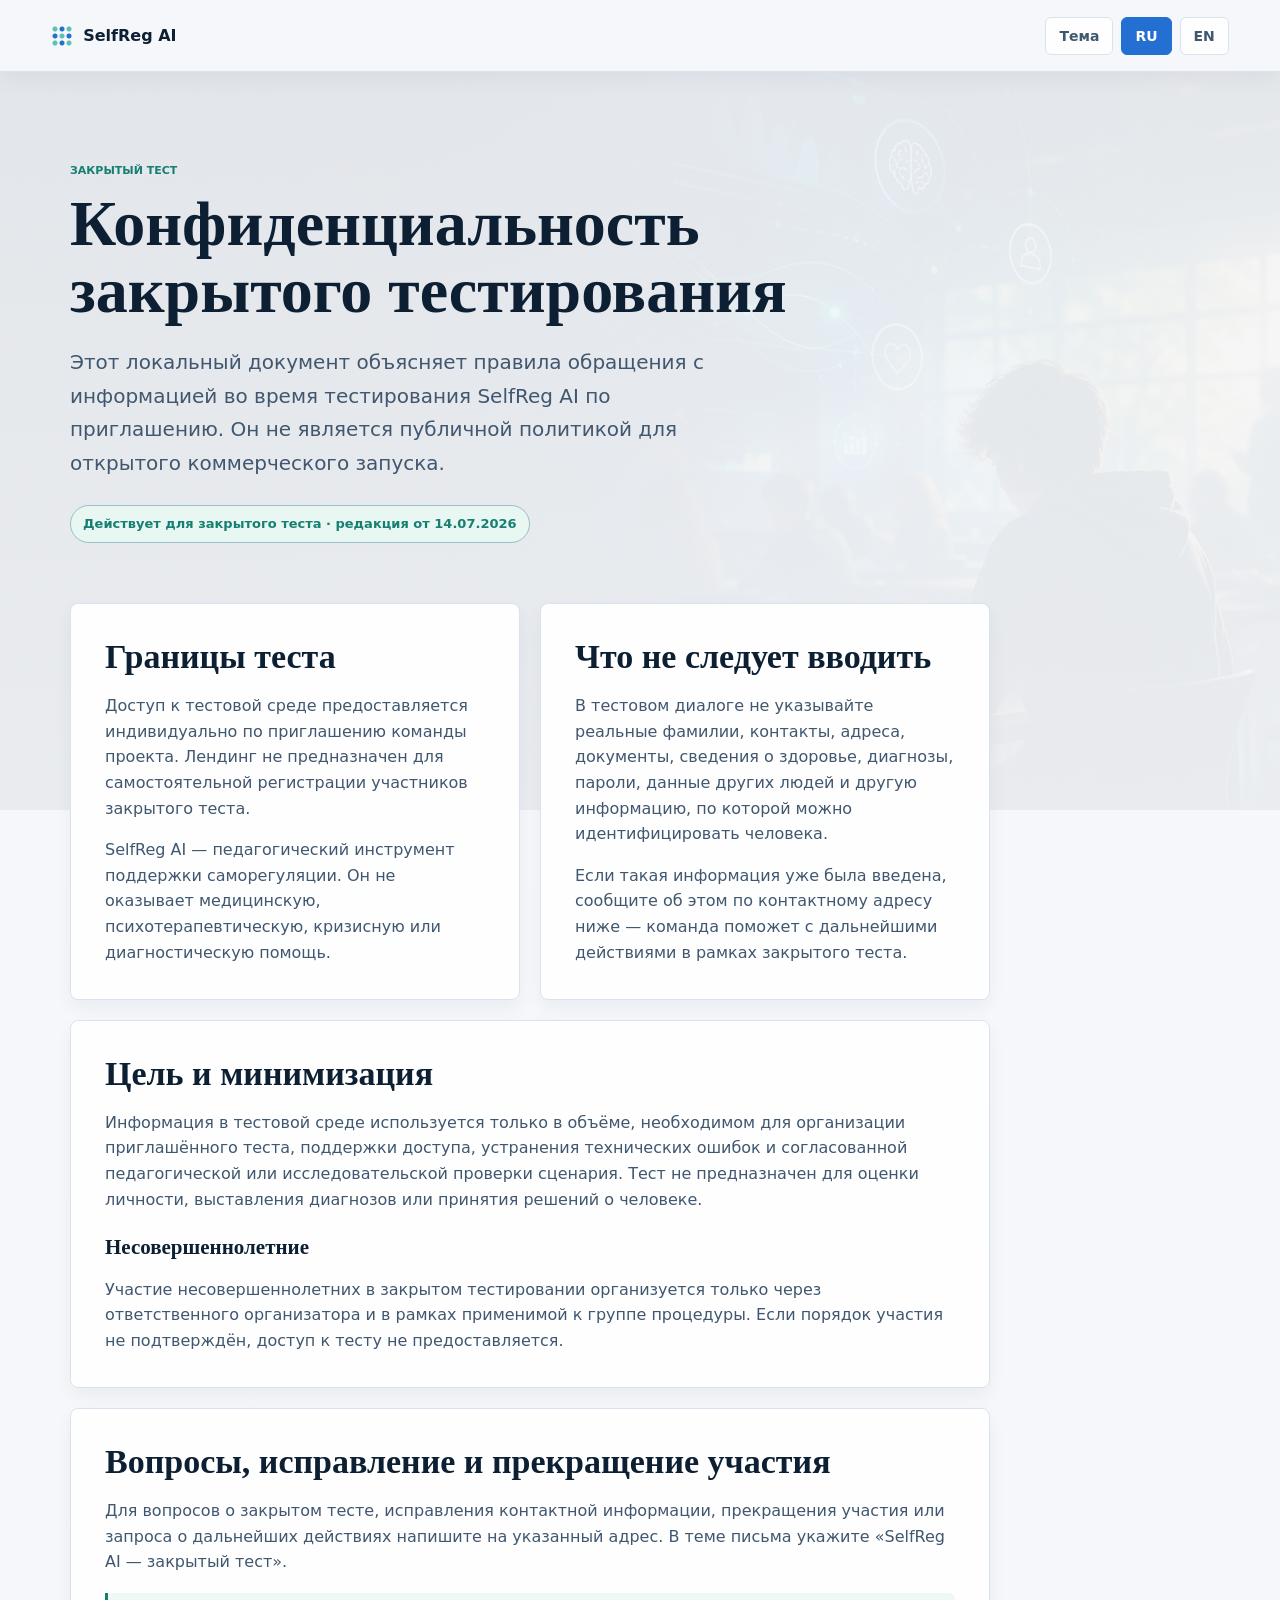
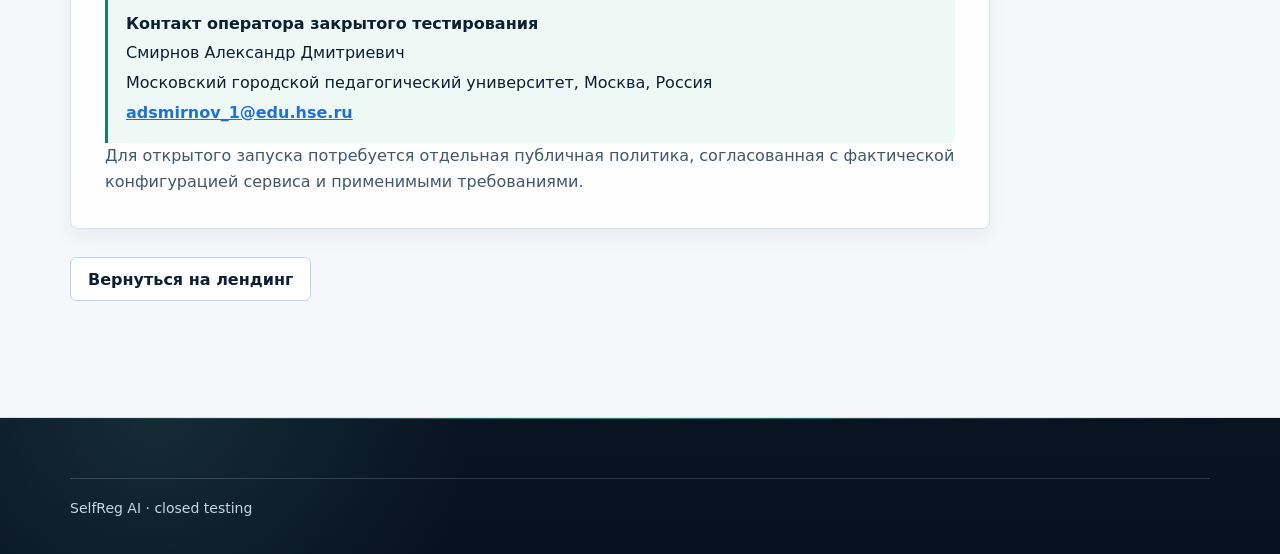
==== privacy.html @ 142818ad "Add closed test privacy notices" ====
<!doctype html>
<html lang="ru">
  <head>
    <meta charset="utf-8" />
    <meta name="viewport" content="width=device-width, initial-scale=1" />
    <meta name="robots" content="noindex, nofollow" />
    <title>SelfReg AI — конфиденциальность закрытого тестирования</title>
    <link rel="stylesheet" href="styles.css?v=20260714-story-rhythm" />
    <link rel="stylesheet" href="legal.css?v=20260714-closed-test" />
  </head>
  <body class="legal-page">
    <a class="skip-link" href="#main">Перейти к содержимому</a>
    <header class="legal-header">
      <a class="brand" data-home-link href="/?lang=ru">SelfReg AI</a>
      <div class="legal-controls">
        <button class="legal-button" type="button" data-legal-theme>Тема</button>
        <div class="legal-language" aria-label="Выбор языка">
          <button type="button" data-legal-lang="ru">RU</button>
          <button type="button" data-legal-lang="en">EN</button>
        </div>
      </div>
    </header>
    <main id="main" class="legal-main">
      <article class="legal-copy" data-legal-copy="ru">
        <header>
          <p class="section-kicker">ЗАКРЫТЫЙ ТЕСТ</p>
          <h1>Конфиденциальность закрытого тестирования</h1>
          <p class="legal-lead">Этот локальный документ объясняет правила обращения с информацией во время тестирования SelfReg AI по приглашению. Он не является публичной политикой для открытого коммерческого запуска.</p>
          <span class="legal-status">Действует для закрытого теста · редакция от 14.07.2026</span>
        </header>
        <div class="legal-grid">
          <section class="legal-card">
            <h2>Границы теста</h2>
            <p>Доступ к тестовой среде предоставляется индивидуально по приглашению команды проекта. Лендинг не предназначен для самостоятельной регистрации участников закрытого теста.</p>
            <p>SelfReg AI — педагогический инструмент поддержки саморегуляции. Он не оказывает медицинскую, психотерапевтическую, кризисную или диагностическую помощь.</p>
          </section>
          <section class="legal-card">
            <h2>Что не следует вводить</h2>
            <p>В тестовом диалоге не указывайте реальные фамилии, контакты, адреса, документы, сведения о здоровье, диагнозы, пароли, данные других людей и другую информацию, по которой можно идентифицировать человека.</p>
            <p>Если такая информация уже была введена, сообщите об этом по контактному адресу ниже — команда поможет с дальнейшими действиями в рамках закрытого теста.</p>
          </section>
          <section class="legal-card legal-card--wide">
            <h2>Цель и минимизация</h2>
            <p>Информация в тестовой среде используется только в объёме, необходимом для организации приглашённого теста, поддержки доступа, устранения технических ошибок и согласованной педагогической или исследовательской проверки сценария. Тест не предназначен для оценки личности, выставления диагнозов или принятия решений о человеке.</p>
            <h3>Несовершеннолетние</h3>
            <p>Участие несовершеннолетних в закрытом тестировании организуется только через ответственного организатора и в рамках применимой к группе процедуры. Если порядок участия не подтверждён, доступ к тесту не предоставляется.</p>
          </section>
          <section class="legal-card legal-card--wide">
            <h2>Вопросы, исправление и прекращение участия</h2>
            <p>Для вопросов о закрытом тесте, исправления контактной информации, прекращения участия или запроса о дальнейших действиях напишите на указанный адрес. В теме письма укажите «SelfReg AI — закрытый тест».</p>
            <div class="legal-contact">
              <strong>Контакт оператора закрытого тестирования</strong>
              <span>Смирнов Александр Дмитриевич</span>
              <span>Московский городской педагогический университет, Москва, Россия</span>
              <a href="mailto:adsmirnov_1@edu.hse.ru">adsmirnov_1@edu.hse.ru</a>
            </div>
            <p>Для открытого запуска потребуется отдельная публичная политика, согласованная с фактической конфигурацией сервиса и применимыми требованиями.</p>
          </section>
        </div>
        <a class="legal-back" data-home-link href="/?lang=ru">Вернуться на лендинг</a>
      </article>
      <article class="legal-copy" data-legal-copy="en" hidden>
        <header>
          <p class="section-kicker">CLOSED TEST</p>
          <h1>Closed-test privacy notice</h1>
          <p class="legal-lead">This local notice explains how information is handled during invitation-only SelfReg AI testing. It is not a public privacy policy for an open commercial launch.</p>
          <span class="legal-status">For closed testing · version dated 14 July 2026</span>
        </header>
        <div class="legal-grid">
          <section class="legal-card">
            <h2>Test boundary</h2>
            <p>Access to the test environment is granted individually by the project team. The landing page is not a self-service registration route for closed-test participants.</p>
            <p>SelfReg AI is a pedagogical self-regulation support tool. It does not provide medical, psychotherapy, crisis, or diagnostic care.</p>
          </section>
          <section class="legal-card">
            <h2>What not to enter</h2>
            <p>Do not put real surnames, contact details, addresses, documents, health information, diagnoses, passwords, other people’s data, or other directly identifying information into the test dialogue.</p>
            <p>If such information was entered, contact the address below so the team can guide the next step within the closed test.</p>
          </section>
          <section class="legal-card legal-card--wide">
            <h2>Purpose and minimisation</h2>
            <p>Information in the test environment is used only to the extent needed to organise the invited test, support access, resolve technical issues, and run the agreed pedagogical or research review of the scenario. The test is not used to judge a person, diagnose them, or make decisions about them.</p>
            <h3>Participants under legal age</h3>
            <p>Closed-test participation by minors is organised only through a responsible organiser and under the procedure applicable to that group. If the participation procedure is not confirmed, test access is not provided.</p>
          </section>
          <section class="legal-card legal-card--wide">
            <h2>Questions, corrections, and leaving the test</h2>
            <p>For questions about the closed test, corrections to contact information, ending participation, or asking what to do next, write to the address below and use the subject “SelfReg AI — closed test”.</p>
            <div class="legal-contact">
              <strong>Closed-test operator contact</strong>
              <span>Alexander Dmitrievich Smirnov</span>
              <span>Moscow City University, Moscow, Russia</span>
              <a href="mailto:adsmirnov_1@edu.hse.ru">adsmirnov_1@edu.hse.ru</a>
            </div>
            <p>An open launch will require a separate public policy aligned with the actual service configuration and applicable requirements.</p>
          </section>
        </div>
        <a class="legal-back" data-home-link href="/?lang=en">Back to landing page</a>
      </article>
    </main>
    <footer class="legal-footer"><div class="footer-bottom">SelfReg AI · closed testing</div></footer>
    <script src="legal.js?v=20260714-closed-test"></script>
  </body>
</html>
---- styles.css ----
:root {
  color-scheme: light;

  --font-sans: system-ui, -apple-system, "Segoe UI", Roboto, Arial, sans-serif;
  --font-display: "Iowan Old Style", "Palatino Linotype", "Book Antiqua", Georgia, "Times New Roman", serif;

  --bg: #f5f7fa;
  --bg-soft: #edf2f7;
  --surface: #ffffff;
  --surface-soft: #f8fbfd;
  --surface-raised: #ffffff;
  --surface-panel: #fbfdff;
  --text: #0d1f33;
  --text-soft: #40576f;
  --text-muted: #63788d;
  --border: #d9e3ee;
  --border-strong: #c6d4e2;
  --blue: #246fd2;
  --blue-dark: #185bb4;
  --teal: #167f72;
  --teal-soft: #dff4ee;
  --red: #b9493f;
  --amber: #c99b20;
  --night: #07111f;
  --night-2: #0d1c2d;
  --night-3: #13263b;
  --night-text: #f4f8fc;
  --night-muted: #c6d5e4;
  --night-border: rgba(198, 213, 228, 0.2);

  --radius: 8px;
  --radius-sm: 6px;
  --shadow-sm: 0 8px 18px rgba(13, 31, 51, 0.05);
  --shadow-md: 0 16px 34px rgba(13, 31, 51, 0.075);
  --shadow-lg: 0 28px 68px rgba(13, 31, 51, 0.1);
  --shadow-dark: 0 18px 44px rgba(0, 0, 0, 0.22);

  --container: 1140px;
  --gutter: clamp(20px, 4vw, 48px);
  --section-y: clamp(72px, 7vw, 104px);
  --nav-h: 72px;
}

html[data-theme="dark"] {
  color-scheme: dark;

  --bg: #07111f;
  --bg-soft: #0b1727;
  --surface: #101f31;
  --surface-soft: #13263b;
  --surface-raised: #112235;
  --surface-panel: #14283d;
  --text: #f4f8fc;
  --text-soft: #d3dfeb;
  --text-muted: #aabbd0;
  --border: rgba(198, 213, 228, 0.18);
  --border-strong: rgba(198, 213, 228, 0.28);
  --blue: #78adff;
  --blue-dark: #9ec4ff;
  --teal: #68dcc8;
  --teal-soft: rgba(104, 220, 200, 0.16);
  --red: #b9493f;
}

* {
  box-sizing: border-box;
}

[hidden] {
  display: none;
}

html {
  scroll-behavior: smooth;
}

body {
  margin: 0;
  background:
    linear-gradient(180deg, #f9fbfd 0%, var(--bg) 420px),
    var(--bg);
  color: var(--text);
  font-family: var(--font-sans);
  font-size: 16px;
  line-height: 1.6;
  text-rendering: optimizeLegibility;
  -webkit-font-smoothing: antialiased;
  overflow-x: hidden;
  transition: background-color 200ms ease, color 200ms ease;
}

body,
button,
input,
select,
textarea {
  font-family: var(--font-sans);
}

a {
  color: inherit;
}

img,
video {
  max-width: 100%;
}

svg {
  display: block;
}

:focus-visible {
  outline: 3px solid #ffffff;
  outline-offset: 3px;
  box-shadow: 0 0 0 6px #1769d1;
}

.skip-link {
  position: fixed;
  z-index: 1000;
  top: 12px;
  left: 12px;
  padding: 10px 14px;
  border-radius: 4px;
  background: #ffffff;
  color: #132238;
  box-shadow: 0 0 0 3px #1769d1;
  transform: translateY(-160%);
  transition: transform 160ms ease;
}

.skip-link:focus {
  transform: translateY(0);
}

h1,
h2,
h3,
h4,
p,
li {
  overflow-wrap: break-word;
}

h1,
h2,
h3,
h4 {
  margin: 0;
  color: var(--text);
  letter-spacing: 0;
  font-family: var(--font-display);
  text-wrap: balance;
}

h1 {
  font-size: 60px;
  font-weight: 670;
  line-height: 1.04;
}

h2 {
  font-size: 38px;
  font-weight: 620;
  line-height: 1.14;
}

h3 {
  font-size: 23px;
  font-weight: 620;
  line-height: 1.25;
}

h4 {
  font-size: 18px;
  font-weight: 650;
  line-height: 1.3;
}

p {
  margin: 0;
}

ul {
  margin: 0;
  padding-left: 1.2em;
}

li + li {
  margin-top: 10px;
}

.nav {
  position: sticky;
  top: 0;
  z-index: 20;
  display: grid;
  grid-template-columns: auto minmax(0, 1fr) auto;
  align-items: center;
  gap: 24px;
  min-height: var(--nav-h);
  padding: 12px clamp(24px, 4vw, 56px);
  border-bottom: 1px solid var(--border);
  background: color-mix(in srgb, var(--bg) 94%, white 6%);
  box-shadow: 0 8px 22px rgba(13, 31, 51, 0.045);
  backdrop-filter: blur(14px);
}

.brand {
  display: inline-flex;
  align-items: center;
  gap: 10px;
  min-height: 36px;
  color: var(--text);
  font-size: 16px;
  font-weight: 700;
  text-decoration: none;
}

.brand::before {
  content: "";
  width: 22px;
  height: 22px;
  border-radius: 6px;
  background:
    radial-gradient(circle at 4px 4px, #58c3ae 0 2px, transparent 3px),
    radial-gradient(circle at 11px 4px, #246fd2 0 2px, transparent 3px),
    radial-gradient(circle at 18px 4px, #58c3ae 0 2px, transparent 3px),
    radial-gradient(circle at 4px 11px, #246fd2 0 2px, transparent 3px),
    radial-gradient(circle at 11px 11px, #58c3ae 0 2px, transparent 3px),
    radial-gradient(circle at 18px 11px, #246fd2 0 2px, transparent 3px),
    radial-gradient(circle at 4px 18px, #58c3ae 0 2px, transparent 3px),
    radial-gradient(circle at 11px 18px, #246fd2 0 2px, transparent 3px),
    radial-gradient(circle at 18px 18px, #58c3ae 0 2px, transparent 3px);
}

nav {
  display: flex;
  justify-content: center;
  gap: clamp(14px, 1.6vw, 24px);
  font-size: 13px;
}

nav a {
  position: relative;
  padding: 7px 0;
  color: var(--text-soft);
  font-weight: 560;
  text-decoration: none;
  opacity: 0.96;
}

nav a:hover {
  color: var(--text);
}

nav a.is-current {
  color: var(--text);
}

nav a::after {
  content: "";
  position: absolute;
  right: 0;
  bottom: 0;
  left: 0;
  height: 2px;
  border-radius: 999px;
  background: var(--blue);
  opacity: 0;
  transform: scaleX(0.7);
  transition: opacity 160ms ease, transform 160ms ease;
}

nav a:hover::after {
  opacity: 0.82;
  transform: scaleX(1);
}

nav a.is-current::after {
  opacity: 1;
  transform: scaleX(1);
}

.mobile-section-menu {
  display: none;
}

.nav-actions,
.lang-switch {
  display: flex;
  align-items: center;
  gap: 8px;
}

.nav-actions {
  justify-content: flex-end;
}

.theme-toggle,
.lang-switch button {
  display: inline-flex;
  width: 40px;
  height: 34px;
  align-items: center;
  justify-content: center;
  border: 1px solid var(--border);
  border-radius: var(--radius-sm);
  background: color-mix(in srgb, var(--surface) 92%, var(--bg-soft) 8%);
  color: var(--text-soft);
  font-weight: 620;
  cursor: pointer;
  box-shadow: 0 2px 10px rgba(13, 31, 51, 0.04);
  transition: background-color 160ms ease, color 160ms ease, border-color 160ms ease;
}

.lang-switch button.active {
  border-color: var(--blue);
  background: var(--blue);
  color: #ffffff;
}

.theme-toggle:hover,
.lang-switch button:hover {
  border-color: var(--border-strong);
  color: var(--text);
}

.theme-toggle {
  position: relative;
}

.theme-icon {
  position: absolute;
  width: 17px;
  height: 17px;
  fill: none;
  stroke: currentColor;
  stroke-width: 2;
  stroke-linecap: round;
  stroke-linejoin: round;
}

.theme-icon-sun {
  opacity: 0;
}

.theme-icon-moon {
  opacity: 1;
}

html[data-theme="dark"] .theme-icon-sun {
  opacity: 1;
}

html[data-theme="dark"] .theme-icon-moon {
  opacity: 0;
}

.hero {
  position: relative;
  display: grid;
  min-height: min(660px, calc(100vh - var(--nav-h)));
  grid-template-columns: minmax(420px, 0.9fr) minmax(360px, 0.86fr);
  align-items: center;
  gap: clamp(34px, 5vw, 76px);
  padding: clamp(68px, 6.6vw, 96px) var(--gutter) clamp(56px, 5vw, 76px);
  overflow: hidden;
  border-bottom: 1px solid var(--border);
  background:
    linear-gradient(90deg, rgba(245, 247, 250, 0.99) 0%, rgba(245, 247, 250, 0.96) 42%, rgba(245, 247, 250, 0.78) 66%, rgba(245, 247, 250, 0.46) 100%),
    url("assets/bg-hero-selfreg-ai.webp") right center / cover no-repeat,
    var(--bg);
}

html[data-theme="dark"] .hero {
  background:
    linear-gradient(90deg, rgba(7, 17, 31, 0.99) 0%, rgba(7, 17, 31, 0.94) 44%, rgba(7, 17, 31, 0.74) 100%),
    url("assets/bg-hero-selfreg-ai.webp") right center / cover no-repeat,
    var(--bg);
}

.hero-visual {
  grid-column: 2;
  grid-row: 1;
  display: grid;
  grid-template-columns: minmax(0, 1.08fr) minmax(0, 0.92fr);
  grid-template-rows: auto minmax(0, 1fr);
  min-height: 430px;
  align-items: stretch;
  gap: 16px;
  width: min(560px, 100%);
  justify-self: end;
  filter: saturate(0.96);
  box-shadow: 0 0 90px rgba(22, 127, 114, 0.08);
}

.hero-copy {
  position: relative;
  z-index: 2;
  grid-column: 1;
  grid-row: 1;
  display: grid;
  align-content: start;
  gap: 0;
  max-width: 660px;
  padding-right: clamp(6px, 1vw, 18px);
  animation: heroFadeIn 620ms ease both;
}

.hero .eyebrow {
  display: block;
  margin-bottom: 16px;
}

.lead {
  position: relative;
  max-width: 640px;
  margin-top: 20px;
  padding-bottom: 26px;
  color: var(--text-soft);
  font-size: 19px;
  line-height: 1.68;
}

.lead::after {
  content: "";
  position: absolute;
  bottom: 0;
  left: 0;
  width: 64px;
  height: 2px;
  border-radius: 999px;
  background: linear-gradient(90deg, var(--teal), rgba(36, 111, 210, 0));
}

.hero-note {
  max-width: 620px;
  margin-top: 20px;
  color: var(--text-soft);
  font-size: 16px;
  line-height: 1.64;
}

.actions,
.hero-links {
  display: flex;
  flex-wrap: wrap;
  gap: 12px;
}

.app-actions {
  margin-top: 30px;
}

.hero-links {
  margin-top: 18px;
  gap: 10px;
}

.primary,
.secondary,
.link-panel a {
  display: inline-flex;
  min-height: 46px;
  align-items: center;
  justify-content: center;
  border-radius: var(--radius-sm);
  padding: 0 20px;
  font-size: 14px;
  font-weight: 620;
  text-decoration: none;
  transition: background-color 160ms ease, border-color 160ms ease, color 160ms ease, box-shadow 160ms ease, transform 160ms ease;
}

.app-actions .primary {
  min-width: 226px;
  min-height: 44px;
  padding-inline: 24px;
  border-color: color-mix(in srgb, var(--night) 72%, var(--teal) 28%);
  background: linear-gradient(
    180deg,
    color-mix(in srgb, var(--night) 82%, var(--blue) 18%),
    color-mix(in srgb, var(--night) 88%, var(--teal) 12%)
  );
  box-shadow: 0 8px 18px rgba(13, 31, 51, 0.12), inset 0 1px 0 rgba(255, 255, 255, 0.14);
}

.hero-links .primary,
.hero-links .secondary {
  min-height: 40px;
  padding: 0 16px;
  border-radius: 999px;
  font-size: 13px;
  box-shadow: none;
}

.hero-links .primary {
  border-color: color-mix(in srgb, var(--teal) 28%, var(--border));
  background: color-mix(in srgb, var(--teal-soft) 62%, var(--surface) 38%);
  color: var(--text);
}

.hero-links .secondary {
  background: color-mix(in srgb, var(--surface) 84%, transparent);
}

.primary {
  border: 1px solid var(--blue);
  background: var(--blue);
  color: #ffffff;
  box-shadow: 0 8px 18px rgba(36, 111, 210, 0.13);
}

.primary:hover {
  background: var(--blue-dark);
  box-shadow: 0 12px 24px rgba(24, 91, 180, 0.15);
  transform: translateY(-1px);
}

.secondary {
  border: 1px solid var(--border-strong);
  background: color-mix(in srgb, var(--surface) 92%, var(--bg-soft) 8%);
  color: var(--text);
}

.secondary:hover {
  border-color: var(--border-strong);
  background: var(--surface);
}

.link-panel a:hover,
.theme-toggle:hover,
.lang-switch button:hover {
  box-shadow: 0 8px 18px rgba(13, 31, 51, 0.08);
}

.teacher-mockup,
.student-phone,
.api-key,
.insight-card,
.phone-bubble {
  border: 1px solid var(--border);
  background: color-mix(in srgb, var(--surface) 95%, transparent);
  color: var(--text);
  box-shadow: var(--shadow-md);
  transition: background-color 200ms ease, color 200ms ease, border-color 200ms ease, box-shadow 200ms ease;
}

.teacher-mockup {
  grid-column: 1;
  grid-row: 2;
  width: 100%;
  min-height: 370px;
  padding: 22px;
  border-radius: var(--radius);
}

.mockup-topline {
  display: flex;
  gap: 18px;
  color: var(--text-soft);
  font-size: 15px;
  font-weight: 700;
}

.stage-bars {
  display: grid;
  grid-template-columns: repeat(5, 1fr);
  align-items: end;
  gap: 8px;
  height: 132px;
  margin: 36px 0 24px;
}

.stage {
  display: block;
  border-radius: 8px 8px 0 0;
  animation: barPulse 2400ms ease-in-out infinite;
}

.stage.goal { height: 66%; background: var(--teal); }
.stage.action { height: 92%; background: var(--red); animation-delay: 120ms; }
.stage.feedback { height: 54%; background: #7d8fa5; animation-delay: 240ms; }
.stage.compare { height: 78%; background: var(--amber); animation-delay: 360ms; }
.stage.correct { height: 60%; background: var(--blue); animation-delay: 480ms; }

.insight-card {
  display: grid;
  gap: 6px;
  padding: 18px 20px;
  border-left: 3px solid var(--blue);
  border-radius: var(--radius-sm);
  background: #edf4ff;
  box-shadow: none;
}

html[data-theme="dark"] .insight-card {
  background: var(--surface-soft);
}

.insight-card b,
.phone-header {
  font-weight: 760;
}

.insight-card span {
  color: var(--text-soft);
}

.student-phone {
  grid-column: 2;
  grid-row: 2;
  width: 100%;
  min-height: 370px;
  padding: 30px 18px;
  border-radius: 14px;
}

.phone-header {
  margin-bottom: 22px;
  font-size: 21px;
}

.phone-bubble {
  margin-top: 14px;
  padding: 14px 16px;
  border-radius: var(--radius-sm);
  box-shadow: none;
  font-size: 15px;
  font-weight: 650;
}

.phone-bubble.user {
  width: fit-content;
  margin-left: auto;
  background: var(--teal);
  color: #ffffff;
}

.api-key {
  grid-column: 1 / -1;
  grid-row: 1;
  justify-self: end;
  display: flex;
  gap: 12px;
  align-items: center;
  padding: 12px 18px;
  border-radius: var(--radius-sm);
  font-size: 15px;
}

.api-key span {
  padding: 6px 10px;
  border-radius: var(--radius-sm);
  background: #e9f1ff;
  color: var(--blue);
  font-weight: 750;
}

html[data-theme="dark"] .api-key span {
  background: rgba(143, 216, 199, 0.12);
  color: #8fd8c7;
}

.section {
  position: relative;
  padding: var(--section-y) 0;
  scroll-margin-top: calc(var(--nav-h) + 24px);
  transition: background-color 200ms ease, color 200ms ease;
}

.section + .section {
  border-top: 1px solid transparent;
  border-image: linear-gradient(90deg, rgba(22, 127, 114, 0.34), rgba(198, 212, 226, 0.24), rgba(36, 111, 210, 0)) 1;
}

main#top {
  scroll-margin-top: var(--nav-h);
}

.section + .section.light,
.section.light + .section.light,
#teacher,
#safety,
#risks {
  border-top: 1px solid rgba(198, 212, 226, 0.42);
}

.section.light,
.problem-frame,
#loop,
#media,
#teacher,
#safety,
#risks,
#cases {
  background: linear-gradient(180deg, color-mix(in srgb, var(--bg) 88%, var(--surface) 12%), var(--bg));
}

.problem-frame,
#safety {
  background: linear-gradient(180deg, color-mix(in srgb, var(--bg-soft) 74%, var(--surface) 26%), var(--bg));
}

#loop,
#teacher {
  background:
    linear-gradient(90deg, rgba(246, 249, 252, 0.98) 0%, rgba(246, 249, 252, 0.94) 48%, rgba(246, 249, 252, 0.78) 100%),
    url("assets/bg-model-loop.webp") center / cover no-repeat,
    linear-gradient(180deg, color-mix(in srgb, var(--surface-soft) 54%, var(--bg) 46%), color-mix(in srgb, var(--bg-soft) 76%, var(--surface) 24%));
}

#media,
#cases,
#risks {
  background: linear-gradient(180deg, color-mix(in srgb, var(--bg) 82%, var(--surface) 18%), color-mix(in srgb, var(--bg-soft) 70%, var(--surface) 30%));
}

#media {
  scroll-margin-top: calc(var(--nav-h) + 44px);
  background:
    linear-gradient(90deg, rgba(246, 249, 252, 0.98) 0%, rgba(246, 249, 252, 0.92) 48%, rgba(246, 249, 252, 0.72) 100%),
    url("assets/bg-media-learning-studio.png") center / cover no-repeat,
    linear-gradient(180deg, color-mix(in srgb, var(--bg) 82%, var(--surface) 18%), color-mix(in srgb, var(--bg-soft) 70%, var(--surface) 30%));
}

.scenario-section {
  background:
    linear-gradient(90deg, rgba(246, 249, 252, 0.98) 0%, rgba(246, 249, 252, 0.92) 48%, rgba(246, 249, 252, 0.72) 100%),
    url("assets/bg-adolescent-scenario.png") center / cover no-repeat,
    var(--bg);
}

#cases {
  background:
    linear-gradient(90deg, rgba(246, 249, 252, 0.98) 0%, rgba(246, 249, 252, 0.92) 48%, rgba(246, 249, 252, 0.72) 100%),
    url("assets/bg-sport-learning-analytics.png") center / cover no-repeat,
    linear-gradient(180deg, color-mix(in srgb, var(--bg) 82%, var(--surface) 18%), color-mix(in srgb, var(--bg-soft) 70%, var(--surface) 30%));
}

#teacher {
  background:
    linear-gradient(90deg, rgba(246, 249, 252, 0.98) 0%, rgba(246, 249, 252, 0.92) 50%, rgba(246, 249, 252, 0.74) 100%),
    url("assets/bg-teacher-dashboard.webp") center / cover no-repeat,
    radial-gradient(circle at 84% 18%, rgba(36, 111, 210, 0.08), transparent 24%),
    linear-gradient(180deg, color-mix(in srgb, var(--surface-soft) 54%, var(--bg) 46%), color-mix(in srgb, var(--bg-soft) 76%, var(--surface) 24%));
}

#safety {
  background:
    linear-gradient(90deg, rgba(242, 247, 250, 0.98) 0%, rgba(242, 247, 250, 0.94) 52%, rgba(238, 244, 248, 0.76) 100%),
    url("assets/bg-byok-infrastructure.webp") center / cover no-repeat,
    radial-gradient(circle at 18% 12%, rgba(22, 127, 114, 0.07), transparent 24%),
    linear-gradient(180deg, color-mix(in srgb, var(--bg-soft) 74%, var(--surface) 26%), var(--bg));
}

#media::before,
#story::before,
.future::before,
#cases::before,
.scenario-section::before,
#teacher::before,
#safety::before,
#risks::before {
  content: "";
  position: absolute;
  z-index: 0;
  top: 0;
  right: 0;
  left: 0;
  height: clamp(42px, 5vw, 78px);
  pointer-events: none;
}

#media::before,
#cases::before {
  background: linear-gradient(180deg, rgba(7, 19, 34, 0.92), rgba(7, 19, 34, 0));
}

#story::before {
  height: clamp(32px, 3vw, 48px);
  background: linear-gradient(180deg, rgba(245, 247, 250, 0.92), rgba(245, 247, 250, 0));
}

.future::before,
.scenario-section::before,
#teacher::before {
  background: linear-gradient(180deg, rgba(246, 249, 252, 0.98), rgba(246, 249, 252, 0));
}

#safety::before,
#risks::before {
  background: linear-gradient(180deg, rgba(242, 247, 250, 0.98), rgba(242, 247, 250, 0));
}

.content {
  position: relative;
  z-index: 1;
  width: min(var(--container), calc(100vw - 48px));
  margin: 0 auto;
}

.split,
.product-flow {
  display: grid;
  grid-template-columns: minmax(0, 1fr) minmax(320px, 0.9fr);
  gap: clamp(32px, 4.4vw, 60px);
  align-items: center;
}

.reverse {
  grid-template-columns: minmax(320px, 0.92fr) minmax(0, 1fr);
}

.section-kicker,
.eyebrow,
.status-tag,
.risk-badge {
  margin: 0 0 12px;
  color: var(--teal);
  font-size: 11px;
  font-weight: 680;
  letter-spacing: 0;
  text-transform: uppercase;
}

.wide,
.content > p,
.split p,
.model-lead,
.risks-intro {
  color: var(--text-soft);
  font-size: 18px;
  line-height: 1.65;
}

.wide {
  max-width: 980px;
}

#story,
#mission,
#evidence,
.future {
  overflow: hidden;
  background:
    linear-gradient(180deg, rgba(5, 13, 24, 0.84), rgba(7, 19, 34, 0.9)),
    radial-gradient(circle at 14% 12%, rgba(22, 127, 114, 0.14), transparent 32%),
    url("assets/bg-hero-selfreg-ai.webp") center / cover no-repeat,
    var(--night);
  color: var(--night-text);
}

#evidence,
.future {
  background:
    linear-gradient(180deg, rgba(5, 13, 24, 0.88), rgba(7, 19, 34, 0.92)),
    radial-gradient(circle at 80% 10%, rgba(36, 111, 210, 0.14), transparent 30%),
    url("assets/bg-evidence-research.webp") center / cover no-repeat,
    var(--night);
}

.future {
  background:
    linear-gradient(90deg, rgba(5, 13, 24, 0.96) 0%, rgba(7, 19, 34, 0.88) 48%, rgba(7, 19, 34, 0.64) 100%),
    radial-gradient(circle at 76% 18%, rgba(36, 111, 210, 0.18), transparent 34%),
    url("assets/bg-future-ecosystem.webp") center / cover no-repeat,
    var(--night);
}

#story h2,
#story h3,
#story p,
#mission h2,
#mission h3,
#mission h4,
#mission p,
#evidence h2,
#evidence h3,
#evidence p,
.future h2,
.future h3,
.future p {
  color: var(--night-text);
}

#story .wide,
#story .split p,
#mission .wide,
#mission p,
#evidence .wide,
#evidence .interpretation-grid p,
#evidence .cluster-grid p,
.future .wide,
.future p {
  color: #d7e2ee;
}

#story .section-kicker,
#mission .section-kicker,
#evidence .section-kicker,
.future .section-kicker {
  color: #8fd8c7;
}

#story h2 + p {
  max-width: 640px;
  margin-top: 20px;
  color: #d7e2ee;
  font-size: clamp(16px, 1.25vw, 18px);
  line-height: 1.7;
}

.mission-shell {
  display: grid;
  grid-template-columns: minmax(300px, 0.86fr) minmax(0, 1.14fr);
  gap: clamp(38px, 5vw, 78px);
  align-items: start;
}

.mission-intro {
  position: sticky;
  top: 112px;
  padding: 28px 0;
}

.mission-intro .wide {
  margin-top: 18px;
  max-width: 560px;
}

.mission-principles {
  display: grid;
  gap: 0;
  padding: clamp(26px, 3.2vw, 38px);
  border: 1px solid var(--night-border);
  border-radius: var(--radius);
  background:
    linear-gradient(180deg, rgba(14, 32, 50, 0.82), rgba(9, 23, 38, 0.68)),
    radial-gradient(circle at 100% 0%, rgba(143, 216, 199, 0.08), transparent 34%);
  box-shadow: var(--shadow-dark);
}

.mission-principles-head {
  padding: 0 0 22px;
  border-bottom: 1px solid var(--night-border);
}

.principles-grid {
  display: grid;
  grid-template-columns: 1fr;
  gap: 0;
}

.principle-card,
.principle-card-featured,
.evidence-panel,
#evidence .data-grid article,
#evidence .interpretation-grid article,
.cluster-grid article,
.research-notes article {
  border: 1px solid var(--night-border);
  border-radius: var(--radius);
  background: linear-gradient(180deg, rgba(12, 28, 45, 0.86), rgba(9, 23, 38, 0.74));
  color: var(--night-text);
  box-shadow: 0 18px 36px rgba(0, 0, 0, 0.18);
  transition: background-color 200ms ease, color 200ms ease, border-color 200ms ease;
}

.principle-card,
.principle-card-featured {
  display: grid;
  grid-template-columns: 42px minmax(0, 1fr) auto;
  gap: 6px 18px;
  align-items: start;
  padding: 22px 0;
  border: 0;
  border-top: 1px solid var(--night-border);
  border-radius: 0;
  background: transparent;
  box-shadow: none;
}

.principle-card-featured {
  margin-top: 6px;
  padding: 24px;
  border: 1px solid rgba(143, 216, 199, 0.24);
  border-left: 3px solid rgba(143, 216, 199, 0.72);
  border-radius: var(--radius);
  background: linear-gradient(180deg, rgba(17, 46, 44, 0.78), rgba(12, 33, 32, 0.64));
}

.principle-number {
  grid-column: 3;
  grid-row: 1;
  justify-self: end;
  min-width: 42px;
  border: 1px solid rgba(143, 216, 199, 0.18);
  border-radius: 999px;
  background: rgba(143, 216, 199, 0.08);
  color: #8fd8c7;
  font-size: 13px;
  font-weight: 760;
  font-variant-numeric: tabular-nums;
  text-align: center;
  line-height: 32px;
}

.principle-icon,
.risk-icon {
  display: inline-flex;
  width: 32px;
  height: 32px;
  align-items: center;
  justify-content: center;
  border: 1px solid rgba(143, 216, 199, 0.28);
  border-radius: var(--radius);
  background: rgba(143, 216, 199, 0.075);
  color: #8fd8c7;
}

.principle-icon {
  grid-column: 1;
  grid-row: 1 / 3;
}

.principle-icon svg,
.risk-icon svg {
  width: 19px;
  height: 19px;
  fill: none;
  stroke: currentColor;
  stroke-width: 1.8;
  stroke-linecap: round;
  stroke-linejoin: round;
}

.principle-card h4,
.principle-card-featured h4 {
  grid-column: 2;
  grid-row: 1;
  color: var(--night-text);
  font-size: 19px;
  line-height: 1.28;
}

.principle-card p,
.principle-card-featured p {
  grid-column: 2 / -1;
  grid-row: 2;
  color: var(--night-muted);
  font-size: 15px;
  line-height: 1.68;
}

.evidence-panel {
  display: grid;
  gap: 16px;
  padding: 26px;
}

.evidence-panel div {
  display: grid;
  gap: 4px;
  padding: 18px 18px 17px;
  border: 1px solid var(--night-border);
  border-radius: var(--radius);
  background: rgba(255, 255, 255, 0.045);
}

.evidence-panel strong {
  color: #8fd8c7;
  font-size: 26px;
  line-height: 1;
}

.evidence-panel span {
  color: var(--night-muted);
  font-size: 14px;
}

.problem-frame .wide,
.model-lead {
  margin-top: 16px;
}

.problem-grid,
.cards,
.case-grid {
  display: grid;
  grid-template-columns: repeat(4, minmax(0, 1fr));
  gap: 20px;
  margin-top: 36px;
}

.cards {
  grid-template-columns: repeat(3, minmax(0, 1fr));
}

.problem-grid {
  grid-template-columns: repeat(2, minmax(0, 1fr));
  gap: 22px;
}

.case-grid {
  grid-template-columns: repeat(2, minmax(0, 1fr));
  gap: 22px;
}

.problem-grid article,
.cards article,
.case-grid article,
.model-stage-card,
.ai-role-card,
.scenario-card,
.support-step,
.ab-item,
.media-card,
.media-copy,
.teacher-copy-panel,
.dashboard-preview,
.chat-preview,
.risk-highlight,
.risk-card,
.flow-card,
.link-panel,
.manifesto {
  border: 1px solid var(--border);
  border-radius: var(--radius);
  background: linear-gradient(180deg, color-mix(in srgb, var(--surface) 96%, var(--bg-soft) 4%), var(--surface-panel));
  color: var(--text);
  box-shadow: 0 1px 2px rgba(13, 31, 51, 0.04), 0 12px 28px rgba(13, 31, 51, 0.045);
}

.problem-grid article,
.cards article,
.case-grid article,
.media-card,
.risk-card,
.risk-highlight,
.teacher-copy-panel,
.flow-card,
.manifesto {
  position: relative;
}

.problem-grid article::before,
.cards article::before,
.case-grid article::before,
.media-card::before,
.risk-card::before,
.risk-highlight::before,
.teacher-copy-panel::before,
.flow-card::before,
.manifesto::before {
  content: "";
  position: absolute;
  top: 0;
  right: 0;
  left: 0;
  height: 1px;
  background: linear-gradient(90deg, rgba(36, 111, 210, 0), color-mix(in srgb, var(--teal) 32%, white 68%), rgba(36, 111, 210, 0));
  opacity: 0.34;
}

.problem-grid article,
.cards article,
.case-grid article,
.risk-card,
.media-card {
  padding: 28px;
}

.problem-grid article,
.cards article,
.case-grid article,
.model-stage-card,
.ai-role-card,
.scenario-card,
.support-step,
.ab-item,
.media-card,
.media-copy,
.teacher-copy-panel,
.dashboard-preview,
.chat-preview,
.risk-highlight,
.risk-card,
.flow-card,
.link-panel,
.manifesto,
.model-figure,
.visual-figure,
.research-figure {
  transition: background-color 200ms ease, color 200ms ease, border-color 200ms ease, box-shadow 200ms ease;
}

.problem-grid article,
.cards article,
.case-grid article {
  display: grid;
  align-content: start;
  min-height: 100%;
  animation: cardFadeIn 520ms ease both;
}

.problem-grid article {
  grid-template-columns: auto minmax(0, 1fr);
  gap: 6px 22px;
  padding: 30px 32px;
  border-left: 2px solid color-mix(in srgb, var(--teal) 42%, var(--border) 58%);
  min-height: 210px;
}

.case-grid article {
  gap: 0;
  min-height: 250px;
  padding: 30px 32px;
  border-left: 2px solid color-mix(in srgb, var(--blue) 46%, var(--teal) 54%);
}

.problem-grid article:nth-child(2) {
  animation-delay: 80ms;
}

.problem-grid article:nth-child(3) {
  animation-delay: 160ms;
}

.problem-grid article:nth-child(4) {
  animation-delay: 240ms;
}

.problem-grid span,
.stage-number,
.c4-grid b {
  display: inline-flex;
  min-width: 42px;
  height: 34px;
  align-items: center;
  justify-content: center;
  border-radius: var(--radius);
  background: var(--text);
  color: var(--bg);
  font-size: 14px;
  font-weight: 650;
  font-variant-numeric: tabular-nums;
}

.problem-grid span {
  grid-column: 1;
  grid-row: 1 / span 2;
  justify-self: start;
  width: 34px;
  min-width: 0;
  height: auto;
  padding: 2px 0 0;
  border: 0;
  border-radius: 0;
  background: transparent;
  color: color-mix(in srgb, var(--teal) 72%, var(--text) 28%);
  font-size: 13px;
  letter-spacing: 0;
  line-height: 1;
}

.problem-grid h3,
.cards article h3,
.case-grid article h3,
.risk-card h3,
.risk-highlight h3,
.media-card h3 {
  margin-top: 16px;
}

.problem-grid h3 {
  grid-column: 2;
  margin-top: 0;
}

.problem-grid p {
  grid-column: 2;
}

.case-grid article h3 {
  margin-top: 0;
}

.case-grid article p {
  max-width: 560px;
}

.case-grid article a {
  align-self: end;
  justify-self: start;
  margin-top: 24px;
  padding: 8px 12px;
  border: 1px solid color-mix(in srgb, var(--blue) 28%, transparent);
  border-radius: 999px;
  background: color-mix(in srgb, var(--blue) 8%, transparent);
  line-height: 1.2;
}

.problem-grid p,
.cards article p,
.case-grid article p,
.risk-card p,
.risk-highlight p,
.media-card p,
.flow-card p,
.teacher-copy-panel p,
.media-copy p,
.manifesto p {
  margin-top: 12px;
  color: color-mix(in srgb, var(--text) 78%, white 22%);
  line-height: 1.68;
}

.theory-strip {
  display: flex;
  flex-wrap: wrap;
  gap: 12px;
  margin-top: 28px;
  padding: 20px;
  border: 1px solid color-mix(in srgb, var(--teal) 28%, var(--border));
  border-radius: var(--radius);
  background: linear-gradient(180deg, color-mix(in srgb, var(--teal-soft) 72%, white 28%), color-mix(in srgb, var(--surface) 84%, var(--teal-soft) 16%));
  color: var(--text);
}

.theory-strip b,
.theory-strip span {
  display: inline-flex;
  align-items: center;
  min-height: 34px;
  padding: 0 12px;
  border-radius: var(--radius-sm);
  background: color-mix(in srgb, var(--surface) 84%, transparent);
}

.model-figure,
.visual-figure,
.research-figure {
  width: 100%;
  margin: 34px 0 0;
  overflow: hidden;
  border: 1px solid var(--border);
  border-radius: var(--radius);
  background: #ffffff;
  color: #0d1f33;
  box-shadow: var(--shadow-lg);
}

.model-detail {
  display: grid;
  grid-template-columns: minmax(160px, 0.26fr) minmax(240px, 0.5fr) minmax(420px, 1.24fr);
  gap: 20px;
  padding: 30px;
  background: linear-gradient(180deg, #f9fbfd 0%, #f2f7fb 100%);
}

.model-detail .model-stage-card,
.model-detail .ai-role-card,
.model-detail .support-step,
.model-detail .ab-item {
  border-color: #d4e0ea;
  background: #ffffff;
  color: #0d1f33;
  box-shadow: 0 6px 16px rgba(13, 31, 51, 0.04);
}

.model-mini-title {
  color: #0d1f33;
  font-size: 16px;
  font-weight: 720;
}

.model-support-rail,
.model-loop-column,
.model-ai-column {
  display: grid;
  gap: 14px;
  align-content: start;
}

.support-step {
  padding: 18px 16px;
  text-align: center;
  color: #0d1f33;
}

.support-arrow {
  width: 1px;
  height: 24px;
  margin: -2px auto;
  background: #b8c7d7;
}

.model-stage-card,
.ai-role-card {
  padding: 22px;
}

.model-stage-card {
  display: grid;
  grid-template-columns: auto minmax(0, 1fr);
  gap: 6px 14px;
}

.model-stage-card h3,
.model-stage-card p {
  margin: 0;
  color: #0d1f33;
}

.model-stage-card p,
.ai-role-card p,
.ab-item span,
.model-detail-note {
  color: #40576f;
  font-size: 15px;
}

.ai-role-card {
  display: grid;
  gap: 12px;
  border-left: 3px solid rgba(200, 85, 72, 0.72);
}

.ab-grid {
  display: grid;
  grid-template-columns: repeat(2, minmax(0, 1fr));
  gap: 12px;
}

.ab-item {
  display: grid;
  grid-template-columns: auto minmax(0, 1fr);
  gap: 10px;
  padding: 15px 14px;
}

.ab-item b {
  display: inline-flex;
  width: 28px;
  height: 28px;
  align-items: center;
  justify-content: center;
  border-radius: 50%;
  color: #ffffff;
  font-size: 13px;
}

.ab-a b { background: var(--teal); }
.ab-b b { background: var(--red); }

.model-detail-note,
.model-figure figcaption,
.visual-figure figcaption,
.research-figure figcaption {
  display: block;
  width: 100%;
  margin: 0;
  padding: 16px 20px;
  background: #0b1728;
  color: var(--night-text);
  font-size: 16px;
  font-weight: 620;
  line-height: 1.5;
  white-space: normal;
  overflow-wrap: break-word;
}

.model-detail-note {
  border-top: 1px solid var(--border);
}

.evidence-head {
  display: grid;
  grid-template-columns: minmax(0, 0.78fr) minmax(360px, 1fr);
  gap: clamp(34px, 6vw, 82px);
  align-items: end;
}

.evidence-shell {
  display: grid;
  gap: 30px;
}

.research-dashboard {
  display: grid;
  grid-template-columns: minmax(0, 1.38fr) minmax(270px, 0.72fr);
  gap: 24px;
  margin-top: 4px;
  align-items: stretch;
}

.research-figure {
  margin: 0;
}

.research-figure img,
.visual-figure img {
  display: block;
  width: 100%;
  background: #ffffff;
}

.research-mobile-summary {
  display: none;
}

.research-notes {
  display: grid;
  gap: 16px;
}

.research-notes article {
  padding: 24px;
  min-height: 138px;
  align-content: center;
  background: linear-gradient(180deg, rgba(18, 36, 56, 0.96), rgba(11, 25, 41, 0.92));
}

.research-notes strong,
.data-grid strong {
  display: block;
  color: #8fd8c7;
  font-size: 42px;
  line-height: 1;
}

.research-notes span,
.data-grid span {
  display: block;
  margin-top: 8px;
  color: var(--night-muted);
}

.data-grid,
.cluster-grid,
.interpretation-grid {
  display: grid;
  grid-template-columns: repeat(3, minmax(0, 1fr));
  gap: 20px;
  margin-top: 28px;
}

.data-grid {
  grid-template-columns: repeat(4, minmax(0, 1fr));
  margin-top: 8px;
}

#evidence .data-grid article,
#evidence .interpretation-grid article,
.cluster-grid article {
  display: grid;
  gap: 10px;
  align-content: start;
  padding: 28px;
}

#evidence .data-grid article {
  padding: 22px 22px 20px;
  border-top: 2px solid rgba(143, 216, 199, 0.3);
  background: linear-gradient(180deg, rgba(255, 255, 255, 0.085), rgba(255, 255, 255, 0.03));
  box-shadow: none;
}

#evidence .data-grid strong {
  font-size: 34px;
}

#evidence .data-grid span {
  font-size: 14px;
  line-height: 1.55;
}

.cluster-grid span {
  grid-column: 1;
  display: block;
  min-width: 0;
  color: var(--night-text);
  font-size: 18px;
  font-weight: 650;
  line-height: 1.25;
  overflow-wrap: anywhere;
}

.cluster-grid b {
  grid-column: 2;
  justify-self: end;
  align-self: start;
  display: inline-flex;
  align-items: center;
  min-height: 30px;
  width: fit-content;
  padding: 6px 11px;
  border: 1px solid rgba(143, 216, 199, 0.22);
  border-radius: 999px;
  background: rgba(143, 216, 199, 0.11);
  color: #aee9dd;
  font-size: 13px;
  font-weight: 650;
  line-height: 1.2;
  margin-left: 8px;
  white-space: nowrap;
}

.cluster-grid p {
  grid-column: 1 / -1;
  margin: 0;
  color: #d7e2ee;
  line-height: 1.6;
}

.cluster-grid article {
  position: relative;
  grid-template-columns: minmax(0, 1fr) auto;
  gap: 12px 18px;
  min-height: 138px;
  padding-top: 24px;
  border-left: 2px solid rgba(143, 216, 199, 0.35);
  background:
    radial-gradient(circle at 92% 12%, rgba(143, 216, 199, 0.1), transparent 34%),
    linear-gradient(180deg, rgba(13, 28, 46, 0.92), rgba(9, 23, 38, 0.76));
}

.interpretation-grid h3 {
  margin: 0;
}

.interpretation-grid p {
  margin-top: 8px;
}

#evidence .interpretation-grid article {
  background: transparent;
  box-shadow: none;
  border-left: 0;
  border-top: 1px solid var(--night-border);
  border-radius: 0;
  padding: 18px 0 0;
}

.media-section {
  background:
    linear-gradient(180deg, rgba(245, 247, 250, 0.96), rgba(241, 246, 250, 0.94)),
    radial-gradient(circle at 15% 18%, rgba(22, 127, 114, 0.08), transparent 28%),
    linear-gradient(180deg, color-mix(in srgb, var(--bg) 84%, var(--surface) 16%), color-mix(in srgb, var(--bg-soft) 70%, var(--surface) 30%));
}

.media-shell {
  display: grid;
  grid-template-columns: minmax(260px, 0.44fr) minmax(0, 1fr);
  gap: clamp(32px, 5vw, 68px);
  align-items: start;
}

.media-copy {
  position: sticky;
  top: 104px;
  padding: 20px 0 0;
  background: transparent;
  border: 0;
  box-shadow: none;
}

.media-copy .wide {
  margin-top: 18px;
  max-width: 430px;
}

.media-grid {
  display: grid;
  grid-template-columns: repeat(2, minmax(0, 1fr));
  gap: 22px;
  align-items: stretch;
}

.media-card {
  display: grid;
  grid-template-rows: auto auto 1fr;
  gap: 20px;
  padding: 30px;
  min-height: 100%;
}

.media-card-video {
  align-content: start;
}

.media-card-audio {
  gap: 18px;
  padding-top: 28px;
  background: linear-gradient(180deg, color-mix(in srgb, var(--teal-soft) 28%, var(--surface) 72%), var(--surface));
}

.media-card-head {
  display: grid;
  gap: 8px;
  padding-bottom: 16px;
  border-bottom: 1px solid var(--border);
}

.media-card-video .media-card-head {
  grid-template-columns: auto 1fr;
  align-items: end;
  gap: 10px 14px;
}

.media-card-video .media-card-head h3 {
  grid-column: 1 / -1;
}

.media-card-video p,
.media-card-audio p {
  margin-top: -2px;
}

.status-tag,
.risk-badge {
  display: inline-flex;
  width: fit-content;
  min-height: 28px;
  align-items: center;
  padding: 0 10px;
  border-radius: 999px;
  background: var(--teal-soft);
  color: #0f6f64;
}

.media-player,
.audio-player {
  width: 100%;
}

.media-player {
  display: block;
  aspect-ratio: 16 / 9;
  align-self: end;
  border-radius: var(--radius-sm);
  background: var(--night);
}

.audio-player {
  align-self: end;
  min-height: 54px;
}

.audio-player {
  border-radius: var(--radius-sm);
  background: color-mix(in srgb, var(--surface) 82%, var(--bg-soft) 18%);
}

.future .split {
  align-items: start;
}

.future .manifesto {
  padding: 30px;
  border-color: rgba(143, 216, 199, 0.24);
  border-top: 2px solid rgba(143, 216, 199, 0.32);
  background: linear-gradient(180deg, rgba(10, 27, 43, 0.84), rgba(8, 22, 36, 0.74));
  color: var(--night-text);
  box-shadow: 0 18px 36px rgba(0, 0, 0, 0.16);
}

.future .manifesto p {
  color: #d7e2ee;
}

.future .visual-figure {
  background: #ffffff;
  margin-top: 6px;
}

.case-grid a {
  display: inline-flex;
  margin-top: 16px;
  color: var(--blue);
  font-weight: 700;
  text-decoration: none;
}

.case-grid a:hover {
  text-decoration: underline;
}

.flow-card {
  padding: 32px;
}

.chat-preview,
.dashboard-preview {
  display: grid;
  gap: 14px;
  padding: 28px;
  background: linear-gradient(180deg, #0b1829 0%, #081321 100%);
  color: var(--night-text);
  border: 1px solid rgba(198, 213, 228, 0.12);
}

.dashboard-preview {
  position: relative;
  gap: 12px;
  padding-top: 56px;
  box-shadow: 0 18px 36px rgba(5, 13, 24, 0.14);
}

.dashboard-preview::before {
  content: "";
  position: absolute;
  top: 18px;
  left: 28px;
  display: inline-flex;
  width: 54px;
  height: 8px;
  border-radius: 999px;
  background: linear-gradient(90deg, var(--teal), var(--blue));
}

.bubble {
  width: fit-content;
  max-width: 86%;
  padding: 14px 16px;
  border-radius: var(--radius);
  background: rgba(255, 255, 255, 0.09);
  color: var(--night-muted);
  line-height: 1.55;
}

.bubble.user {
  margin-left: auto;
  background: var(--blue);
  color: #ffffff;
}

.dash-row {
  display: grid;
  grid-template-columns: minmax(0, 0.8fr) minmax(0, 1fr);
  gap: 14px;
  align-items: center;
  padding: 15px 16px;
  border-radius: var(--radius);
  background: #13263b;
}

.dash-row span {
  color: var(--night-muted);
  font-size: 14px;
}

.dash-row strong,
.dashboard-preview .insight {
  color: var(--night-text);
}

.dash-row strong {
  font-size: 18px;
  font-family: var(--font-display);
  line-height: 1.2;
}

.dashboard-preview .insight {
  margin-top: 6px;
  padding-top: 14px;
  border-top: 1px solid rgba(198, 213, 228, 0.14);
  color: #dce7f2;
  line-height: 1.65;
}

.teacher-copy-panel {
  padding: 30px;
  border-left: 0;
  border-top: 2px solid rgba(22, 127, 114, 0.72);
  background: linear-gradient(180deg, var(--surface) 0%, var(--surface-panel) 100%);
  box-shadow: 0 16px 32px rgba(13, 31, 51, 0.06);
}

.risk-grid {
  display: grid;
  grid-template-columns: 1fr;
  gap: 16px;
  margin-top: 30px;
}

.risks-shell {
  display: grid;
  grid-template-columns: minmax(0, 0.9fr) minmax(320px, 0.78fr);
  gap: clamp(28px, 4vw, 56px);
  align-items: end;
}

.risk-highlight {
  padding: 32px;
  border-top: 2px solid var(--teal);
  background: linear-gradient(180deg, var(--surface) 0%, var(--surface-panel) 100%);
  box-shadow: 0 14px 30px rgba(13, 31, 51, 0.06);
}

.risk-card {
  display: grid;
  grid-template-columns: auto minmax(0, 1fr);
  gap: 6px 18px;
  padding: 24px 26px;
  border-left: 2px solid rgba(22, 127, 114, 0.24);
  box-shadow: 0 10px 24px rgba(13, 31, 51, 0.045);
}

.risk-card h3,
.risk-card p {
  grid-column: 2;
  margin-top: 0;
}

.risk-icon {
  grid-row: 1 / span 2;
  color: var(--teal);
  background: var(--teal-soft);
  border-color: #b9e4d9;
}

#safety .cards {
  gap: 18px;
}

#safety .cards article {
  position: relative;
  padding: 28px 28px 26px;
  border-left: 3px solid rgba(22, 127, 114, 0.65);
  background: linear-gradient(180deg, rgba(255, 255, 255, 0.96), rgba(248, 251, 253, 0.98));
  color: #0d1f33;
}

#safety .cards article::after {
  display: none;
}

#safety .cards article h3 {
  margin-top: 0;
  color: #0d1f33;
}

#safety .cards article p {
  margin-top: 10px;
  color: #40576f;
}

footer {
  position: relative;
  padding: 64px var(--gutter) 32px;
  border-top: 1px solid var(--border);
  background:
    radial-gradient(circle at 12% 0%, rgba(104, 220, 200, 0.12), transparent 28%),
    linear-gradient(180deg, rgba(9, 20, 34, 0.98), rgba(7, 17, 31, 1)),
    var(--night);
  color: var(--night-muted);
}

footer::before {
  content: "";
  position: absolute;
  top: 0;
  right: var(--gutter);
  left: var(--gutter);
  height: 1px;
  background: linear-gradient(90deg, rgba(104, 220, 200, 0), rgba(104, 220, 200, 0.55), rgba(36, 111, 210, 0));
}

.footer-grid {
  display: grid;
  grid-template-columns: 1.2fr 0.8fr 0.8fr;
  gap: 28px;
  width: min(var(--container), calc(100vw - 48px));
  margin: 0 auto;
}

.footer-grid > div {
  display: grid;
  align-content: start;
  gap: 10px;
  min-height: 150px;
  padding: 22px 0 0;
  border-top: 1px solid rgba(198, 213, 228, 0.12);
}

footer strong {
  color: var(--night-text);
  font-size: 15px;
  font-weight: 720;
}

.footer-grid > div:first-child strong {
  font-family: var(--font-display);
  font-size: 30px;
  font-weight: 680;
  line-height: 1;
}

.footer-copy {
  max-width: 460px;
  margin-top: 6px;
  color: #dce7f2;
  font-size: 17px;
  line-height: 1.75;
}

.footer-links {
  display: flex;
  flex-wrap: wrap;
  gap: 10px 16px;
  margin-top: 12px;
}

.footer-links a {
  display: inline-flex;
  min-height: 34px;
  align-items: center;
  padding: 0 12px;
  border: 1px solid rgba(198, 213, 228, 0.14);
  border-radius: 999px;
  color: var(--night-muted);
  text-decoration: none;
  font-size: 15px;
  transition: border-color 180ms ease, color 180ms ease, background-color 180ms ease;
}

.footer-links a:hover {
  border-color: rgba(104, 220, 200, 0.36);
  background: rgba(104, 220, 200, 0.08);
  color: var(--night-text);
}

.footer-bottom {
  width: min(var(--container), calc(100vw - 48px));
  margin: 30px auto 0;
  padding-top: 18px;
  border-top: 1px solid var(--night-border);
  font-size: 14px;
  line-height: 1.65;
  color: #c7d5e4;
}

html[data-theme="dark"] .nav {
  box-shadow: 0 10px 28px rgba(0, 0, 0, 0.22);
}

html[data-theme="dark"] .theme-toggle,
html[data-theme="dark"] .lang-switch button {
  background: color-mix(in srgb, var(--surface) 88%, #0b1727 12%);
  color: var(--text-soft);
}

html[data-theme="dark"] nav a {
  color: var(--text-soft);
}

html[data-theme="dark"] nav a:hover {
  color: var(--text);
}

html[data-theme="dark"] nav a::after {
  background: var(--teal);
}

html[data-theme="dark"] .problem-frame,
html[data-theme="dark"] #safety {
  background: linear-gradient(180deg, color-mix(in srgb, var(--bg-soft) 72%, var(--surface) 28%), var(--bg));
}

html[data-theme="dark"] #safety {
  background:
    linear-gradient(90deg, rgba(7, 17, 31, 0.98) 0%, rgba(7, 17, 31, 0.94) 52%, rgba(7, 17, 31, 0.76) 100%),
    url("assets/bg-byok-infrastructure.webp") center / cover no-repeat,
    linear-gradient(180deg, color-mix(in srgb, var(--bg-soft) 72%, var(--surface) 28%), var(--bg));
}

html[data-theme="dark"] #media::before,
html[data-theme="dark"] #story::before,
html[data-theme="dark"] .future::before,
html[data-theme="dark"] #cases::before,
html[data-theme="dark"] .scenario-section::before,
html[data-theme="dark"] #teacher::before,
html[data-theme="dark"] #safety::before,
html[data-theme="dark"] #risks::before {
  background: linear-gradient(180deg, rgba(7, 17, 31, 0.98), rgba(7, 17, 31, 0));
}

html[data-theme="dark"] #loop,
html[data-theme="dark"] #teacher {
  background:
    linear-gradient(90deg, rgba(7, 17, 31, 0.98) 0%, rgba(7, 17, 31, 0.94) 50%, rgba(7, 17, 31, 0.78) 100%),
    url("assets/bg-model-loop.webp") center / cover no-repeat,
    linear-gradient(180deg, color-mix(in srgb, var(--surface-soft) 52%, var(--bg) 48%), color-mix(in srgb, var(--bg-soft) 80%, var(--surface) 20%));
}

html[data-theme="dark"] #teacher {
  background:
    linear-gradient(90deg, rgba(7, 17, 31, 0.98) 0%, rgba(7, 17, 31, 0.94) 50%, rgba(7, 17, 31, 0.78) 100%),
    url("assets/bg-teacher-dashboard.webp") center / cover no-repeat,
    linear-gradient(180deg, color-mix(in srgb, var(--surface-soft) 52%, var(--bg) 48%), color-mix(in srgb, var(--bg-soft) 80%, var(--surface) 20%));
}

html[data-theme="dark"] #media,
html[data-theme="dark"] #cases,
html[data-theme="dark"] #risks {
  background: linear-gradient(180deg, color-mix(in srgb, var(--bg) 76%, var(--surface) 24%), color-mix(in srgb, var(--bg-soft) 76%, var(--surface) 24%));
}

html[data-theme="dark"] #media {
  background:
    linear-gradient(90deg, rgba(7, 17, 31, 0.98) 0%, rgba(7, 17, 31, 0.92) 48%, rgba(7, 17, 31, 0.72) 100%),
    url("assets/bg-media-learning-studio.png") center / cover no-repeat,
    linear-gradient(180deg, color-mix(in srgb, var(--bg) 76%, var(--surface) 24%), color-mix(in srgb, var(--bg-soft) 76%, var(--surface) 24%));
}

html[data-theme="dark"] .scenario-section {
  background:
    linear-gradient(90deg, rgba(7, 17, 31, 0.98) 0%, rgba(7, 17, 31, 0.92) 48%, rgba(7, 17, 31, 0.72) 100%),
    url("assets/bg-adolescent-scenario.png") center / cover no-repeat,
    var(--bg);
}

html[data-theme="dark"] #cases {
  background:
    linear-gradient(90deg, rgba(7, 17, 31, 0.98) 0%, rgba(7, 17, 31, 0.92) 48%, rgba(7, 17, 31, 0.72) 100%),
    url("assets/bg-sport-learning-analytics.png") center / cover no-repeat,
    linear-gradient(180deg, color-mix(in srgb, var(--bg) 76%, var(--surface) 24%), color-mix(in srgb, var(--bg-soft) 76%, var(--surface) 24%));
}

html[data-theme="dark"] .teacher-mockup,
html[data-theme="dark"] .student-phone,
html[data-theme="dark"] .api-key,
html[data-theme="dark"] .phone-bubble,
html[data-theme="dark"] .problem-grid article,
html[data-theme="dark"] .cards article,
html[data-theme="dark"] .case-grid article,
html[data-theme="dark"] .model-stage-card,
html[data-theme="dark"] .ai-role-card,
html[data-theme="dark"] .scenario-card,
html[data-theme="dark"] .support-step,
html[data-theme="dark"] .ab-item,
html[data-theme="dark"] .media-card,
html[data-theme="dark"] .media-copy,
html[data-theme="dark"] .teacher-copy-panel,
html[data-theme="dark"] .risk-highlight,
html[data-theme="dark"] .risk-card,
html[data-theme="dark"] .flow-card,
html[data-theme="dark"] .link-panel,
html[data-theme="dark"] .manifesto {
  box-shadow: 0 1px 0 rgba(255, 255, 255, 0.035), 0 14px 32px rgba(0, 0, 0, 0.2);
}

html[data-theme="dark"] .media-copy {
  box-shadow: none;
}

html[data-theme="dark"] .problem-grid p,
html[data-theme="dark"] .cards article p,
html[data-theme="dark"] .case-grid article p,
html[data-theme="dark"] .risk-card p,
html[data-theme="dark"] .risk-highlight p,
html[data-theme="dark"] .media-card p,
html[data-theme="dark"] .flow-card p,
html[data-theme="dark"] .teacher-copy-panel p,
html[data-theme="dark"] .media-copy p,
html[data-theme="dark"] .manifesto p {
  color: var(--text-soft);
}

html[data-theme="dark"] .eyebrow,
html[data-theme="dark"] .section-kicker,
html[data-theme="dark"] .status-tag,
html[data-theme="dark"] .risk-badge {
  color: var(--teal);
}

html[data-theme="dark"] .status-tag,
html[data-theme="dark"] .risk-badge {
  background: rgba(104, 220, 200, 0.14);
  border: 1px solid rgba(104, 220, 200, 0.18);
}

html[data-theme="dark"] .problem-grid span {
  background: transparent;
  border-color: transparent;
  color: #8fd8c7;
}

html[data-theme="dark"] .case-grid a {
  color: var(--blue);
}

html[data-theme="dark"] .primary {
  border-color: #246fd2;
  background: #246fd2;
  color: #ffffff;
}

html[data-theme="dark"] .primary:hover {
  background: #185bb4;
}

html[data-theme="dark"] .app-actions .primary {
  border-color: rgba(143, 216, 199, 0.34);
  background: linear-gradient(180deg, rgba(22, 55, 85, 0.96), rgba(10, 35, 54, 0.94));
  box-shadow: 0 10px 24px rgba(0, 0, 0, 0.18), inset 0 1px 0 rgba(255, 255, 255, 0.1);
}

html[data-theme="dark"] .ab-a b {
  color: #07111f;
}

html[data-theme="dark"] .ab-b b {
  background: var(--red);
}

html[data-theme="dark"] .dashboard-preview .dash-row {
  background: rgba(19, 38, 59, 0.92);
}

html[data-theme="dark"] .dashboard-preview .dash-row span {
  color: var(--text-soft);
}

html[data-theme="dark"] .dashboard-preview .dash-row strong {
  color: var(--text);
}

html[data-theme="dark"] .model-detail,
html[data-theme="dark"] .model-figure,
html[data-theme="dark"] .visual-figure,
html[data-theme="dark"] .research-figure {
  background: #f7fafc;
  color: #0d1f33;
}

html[data-theme="dark"] .model-detail h3,
html[data-theme="dark"] .model-detail p,
html[data-theme="dark"] .model-mini-title {
  color: #0d1f33;
}

html[data-theme="dark"] .model-stage-card p,
html[data-theme="dark"] .ai-role-card p,
html[data-theme="dark"] .ab-item span {
  color: #40576f;
}

@media (hover: hover) {
  .problem-grid article,
  .cards article,
  .case-grid article,
  .risk-card,
  .media-card {
    transition: border-color 160ms ease, box-shadow 160ms ease, transform 160ms ease;
  }

  .problem-grid article:hover,
  .cards article:hover,
  .case-grid article:hover,
  .risk-card:hover,
  .media-card:hover {
    transform: translateY(-2px);
    border-color: var(--border-strong);
    box-shadow: var(--shadow-md);
  }
}

@media (max-width: 1180px) {
  .problem-grid,
  .cards,
  .case-grid,
  .data-grid,
  .cluster-grid,
  .interpretation-grid {
    grid-template-columns: repeat(2, minmax(0, 1fr));
  }

  .model-detail,
  .research-dashboard {
    grid-template-columns: 1fr;
  }

  .model-support-rail {
    grid-template-columns: repeat(3, minmax(0, 1fr));
    align-items: stretch;
  }

  .research-notes {
    grid-template-columns: repeat(3, minmax(0, 1fr));
  }

  .mission-principles-head h3,
  .evidence-head .wide {
    max-width: 860px;
  }

  .support-arrow {
    display: none;
  }
}

@media (max-width: 1080px) {
  .mission-shell,
  .media-shell,
  .evidence-head,
  .risks-shell {
    grid-template-columns: 1fr;
  }

  .mission-intro,
  .media-copy {
    position: static;
  }

  .hero-visual {
    max-width: 520px;
  }

  .teacher-mockup,
  .student-phone {
    width: 100%;
  }

  .research-notes {
    grid-template-columns: 1fr;
  }

  .data-grid {
    grid-template-columns: repeat(2, minmax(0, 1fr));
  }

  .media-grid {
    grid-template-columns: 1fr;
  }
}

@media (max-width: 980px) {
  :root {
    --nav-h: 104px;
  }

  .nav {
    grid-template-columns: minmax(0, 1fr) auto;
    align-items: start;
    gap: 8px 16px;
    padding: 10px 18px 8px;
  }

  .brand {
    min-width: 0;
  }

  .nav-actions {
    grid-column: 2;
    grid-row: 1;
    justify-self: end;
  }

  nav {
    grid-column: 1 / -1;
    grid-row: 2;
    justify-content: flex-start;
    flex-wrap: nowrap;
    gap: 18px;
    overflow-x: auto;
    padding: 1px 0 6px;
    scrollbar-width: none;
  }

  nav::-webkit-scrollbar {
    display: none;
  }

  nav a {
    flex: 0 0 auto;
    min-height: 32px;
    padding: 6px 0;
    border: 0;
    border-radius: 0;
    background: transparent;
    white-space: nowrap;
  }

  nav a::after {
    display: block;
  }

  .hero {
    grid-template-columns: 1fr;
    min-height: auto;
    padding-top: 58px;
    gap: 30px;
    background:
      linear-gradient(180deg, rgba(245, 247, 250, 0.98), rgba(245, 247, 250, 0.86)),
      url("assets/bg-hero-selfreg-ai.webp") center / cover no-repeat,
      var(--bg);
  }

  html[data-theme="dark"] .hero {
    background:
      linear-gradient(180deg, rgba(7, 17, 31, 0.98), rgba(7, 17, 31, 0.84)),
      url("assets/bg-hero-selfreg-ai.webp") center / cover no-repeat,
      var(--bg);
  }

  .hero-copy,
  .hero-visual {
    grid-column: 1;
  }

  .hero-copy {
    grid-row: 1;
  }

  .hero-visual {
    grid-row: 2;
  }

  .hero-visual {
    justify-self: center;
    max-width: 640px;
    width: 100%;
    min-height: 330px;
  }

  .mission-shell,
  .split,
  .reverse,
  .product-flow,
  .media-shell,
  .risks-shell,
  .evidence-head {
    grid-template-columns: 1fr;
  }

  .mission-intro,
  .media-copy {
    position: static;
  }

  .cards,
  .data-grid,
  .cluster-grid,
  .interpretation-grid {
    grid-template-columns: 1fr;
  }

  .research-notes {
    grid-template-columns: 1fr;
  }

  #evidence .interpretation-grid article {
    padding-top: 16px;
  }

  .footer-grid {
    grid-template-columns: 1fr;
  }

  .footer-grid > div + div {
    padding-top: 18px;
    border-top: 1px solid var(--night-border);
  }
}

@media (max-width: 760px) {
  body {
    font-size: 16px;
  }

  .content,
  .footer-grid,
  .footer-bottom {
    width: min(100% - 32px, var(--container));
  }

  .nav {
    gap: 8px 12px;
    padding: 10px 14px 8px;
  }

  .primary-nav {
    display: none;
  }

  .mobile-section-menu {
    position: relative;
    z-index: 1;
    display: block;
    grid-column: 1 / -1;
    grid-row: 2;
  }

  .mobile-section-menu summary {
    display: flex;
    min-height: 38px;
    align-items: center;
    justify-content: space-between;
    padding: 8px 12px;
    border: 1px solid var(--border);
    border-radius: var(--radius-sm);
    background: color-mix(in srgb, var(--surface) 92%, var(--bg-soft) 8%);
    color: var(--text-soft);
    cursor: pointer;
    font-size: 13px;
    font-weight: 650;
    line-height: 1.2;
    list-style: none;
    box-shadow: 0 2px 10px rgba(13, 31, 51, 0.04);
  }

  .mobile-section-menu summary::-webkit-details-marker {
    display: none;
  }

  .mobile-section-menu-icon {
    width: 8px;
    height: 8px;
    margin: -4px 3px 0 12px;
    border-right: 2px solid currentColor;
    border-bottom: 2px solid currentColor;
    transform: rotate(45deg);
    transition: transform 160ms ease;
  }

  .mobile-section-menu[open] .mobile-section-menu-icon {
    margin-top: 4px;
    transform: rotate(225deg);
  }

  .mobile-section-links {
    position: absolute;
    top: calc(100% + 8px);
    right: 0;
    left: 0;
    display: grid;
    grid-template-columns: repeat(2, minmax(0, 1fr));
    gap: 4px;
    overflow: visible;
    padding: 8px;
    border: 1px solid var(--border-strong);
    border-radius: var(--radius);
    background: color-mix(in srgb, var(--surface-raised) 96%, var(--bg-soft) 4%);
    box-shadow: var(--shadow-md);
  }

  .mobile-section-links a {
    min-height: 38px;
    padding: 9px 10px;
    border-radius: var(--radius-sm);
    color: var(--text-soft);
    font-size: 13px;
    font-weight: 600;
    line-height: 1.25;
    text-decoration: none;
  }

  .mobile-section-links a:hover,
  .mobile-section-links a:focus-visible,
  .mobile-section-links a.is-current {
    background: var(--teal-soft);
    color: var(--text);
  }

  .brand {
    font-size: 15px;
  }

  .theme-toggle,
  .lang-switch button {
    width: 38px;
    height: 34px;
  }

  .hero {
    grid-template-columns: minmax(0, 1fr);
    padding: 48px 32px 48px 16px;
    gap: 0;
    background:
      linear-gradient(180deg, rgba(245, 247, 250, 0.98), rgba(245, 247, 250, 0.84)),
      url("assets/bg-hero-selfreg-ai.webp") center / cover no-repeat,
      var(--bg);
  }

  html[data-theme="dark"] .hero {
    background:
      linear-gradient(180deg, rgba(7, 17, 31, 0.98), rgba(7, 17, 31, 0.82)),
      url("assets/bg-hero-selfreg-ai.webp") center / cover no-repeat,
      var(--bg);
  }

  .hero-visual {
    display: none;
  }

  .hero-copy {
    justify-self: stretch;
    width: 100%;
    min-width: 0;
    max-width: 100%;
    padding-right: 0;
  }

  .teacher-mockup {
    width: 100%;
    min-height: auto;
    padding: 22px;
  }

  .stage-bars {
    height: 96px;
    margin: 22px 0 18px;
  }

  .student-phone,
  .api-key {
    display: none;
  }

  .lead {
    inline-size: min(100%, 310px);
    max-width: 310px;
    font-size: 17px;
    line-height: 1.7;
    overflow-wrap: anywhere;
  }

  .hero-note {
    inline-size: min(100%, 310px);
    max-width: 310px;
    font-size: 15px;
    line-height: 1.62;
    overflow-wrap: anywhere;
  }

  .app-actions .primary {
    min-width: 0;
  }

  .hero-links .primary,
  .hero-links .secondary {
    width: auto;
  }

  .section {
    padding: 56px 0;
    scroll-margin-top: calc(var(--nav-h) + 36px);
  }

  .principles-grid,
  .problem-grid,
  .case-grid {
    grid-template-columns: 1fr;
  }

  .data-grid {
    grid-template-columns: 1fr;
  }

  .cluster-grid article {
    grid-template-columns: 1fr;
    gap: 8px;
  }

  .cluster-grid span,
  .cluster-grid b,
  .cluster-grid p {
    grid-column: 1;
  }

  .cluster-grid b {
    justify-self: start;
    margin-left: 0;
  }

  .risk-card {
    grid-template-columns: 40px minmax(0, 1fr);
  }

  .principle-card,
  .principle-card-featured {
    grid-template-columns: minmax(0, 1fr) auto;
  }

  .principle-card,
  .principle-card-featured {
    padding: 20px 0;
    border: 0;
    border-top: 1px solid var(--night-border);
    border-radius: 0;
    background: transparent;
    box-shadow: none;
  }

  .principle-card-featured {
    border-bottom: 1px solid var(--night-border);
  }

  .principles-grid > .principle-card:first-child,
  .principles-grid > .principle-card-featured:first-child {
    border-top: 0;
    padding-top: 6px;
  }

  .principle-number,
  .principle-icon,
  .principle-card h4,
  .principle-card-featured h4,
  .principle-card p,
  .principle-card-featured p,
  .risk-icon,
  .risk-card h3,
  .risk-card p {
    grid-row: auto;
  }

  .principle-number,
  .principle-icon {
    grid-row: 1;
  }

  .principle-number {
    grid-column: 2;
  }

  .principle-icon {
    grid-column: 1;
  }

  .risk-icon {
    grid-column: 1;
  }

  .principle-card h4,
  .principle-card-featured h4,
  .principle-card p,
  .principle-card-featured p {
    grid-column: 1 / -1;
  }

  .risk-card h3,
  .risk-card p {
    grid-column: 2;
  }

  .mission-principles,
  .principle-card,
  .principle-card-featured,
  .problem-grid article,
  .cards article,
  .case-grid article,
  .media-card,
  .media-copy,
  .teacher-copy-panel,
  .risk-highlight,
  .risk-card,
  .flow-card,
  .dashboard-preview,
  .chat-preview,
  .manifesto {
    padding: 22px;
  }

  .model-detail,
  .research-notes article,
  #evidence .data-grid article,
  #evidence .interpretation-grid article,
  .cluster-grid article {
    padding: 20px;
  }

  .cluster-grid article {
    grid-template-columns: 1fr;
  }

  .cluster-grid b {
    grid-column: 1;
    justify-self: start;
  }

  #evidence .interpretation-grid article {
    padding: 14px 0 0;
  }

  .model-support-rail,
  .ab-grid,
  .research-notes,
  .data-grid,
  .cluster-grid,
  .interpretation-grid {
    grid-template-columns: 1fr;
  }

  .research-figure img,
  .research-figure figcaption {
    display: none;
  }

  #evidence .research-mobile-summary {
    display: grid;
    gap: 14px;
    padding: 20px;
    background: #f8fbfd;
    color: #132238;
  }

  #evidence .research-mobile-summary p {
    margin: 0;
    padding-left: 14px;
    border-left: 3px solid var(--teal);
    color: #233950;
    font-size: 15px;
    font-weight: 650;
    line-height: 1.55;
  }

  #evidence .research-mobile-summary ::selection {
    background: var(--blue);
    color: #ffffff;
  }

  .media-player {
    min-height: 220px;
  }

  .model-detail-note,
  .model-figure figcaption,
  .visual-figure figcaption,
  .research-figure figcaption {
    padding: 14px 16px;
    font-size: 14px;
    line-height: 1.55;
  }

  .footer-links {
    gap: 10px 14px;
  }

  .footer-grid > div:first-child strong {
    font-size: 26px;
  }

  h1 {
    font-size: 42px;
  }

  h2 {
    font-size: 32px;
  }
}

@media (max-width: 560px) {
  .actions .primary {
    width: 100%;
  }

  .app-actions .primary {
    width: min(100%, 288px);
  }

  .hero-links {
    display: grid;
    grid-template-columns: minmax(0, 1fr);
    width: min(100%, 288px);
    max-width: min(100%, 288px);
  }

  .hero-links .primary,
  .hero-links .secondary {
    width: 100%;
    min-width: 0;
    padding-inline: 12px;
    text-align: center;
  }

  #safety .cards article {
    padding: 24px 22px 22px;
  }
}

@keyframes heroFadeIn {
  from {
    opacity: 0;
    transform: translateY(12px);
  }

  to {
    opacity: 1;
    transform: translateY(0);
  }
}

@keyframes cardFadeIn {
  from {
    opacity: 0;
    transform: translateY(8px);
  }

  to {
    opacity: 1;
    transform: translateY(0);
  }
}

@keyframes barPulse {
  0%,
  100% {
    opacity: 1;
  }

  50% {
    opacity: 0.72;
  }
}

@media (prefers-reduced-motion: reduce) {
  *,
  *::before,
  *::after {
    scroll-behavior: auto;
    transition-duration: 0.01ms;
    animation-duration: 0.01ms;
    animation-iteration-count: 1;
  }
}
---- legal.css ----
.legal-page {
  min-height: 100vh;
  background:
    linear-gradient(180deg, color-mix(in srgb, var(--bg) 92%, transparent), var(--bg)),
    url("assets/bg-hero-selfreg-ai.webp") center top / 1440px auto no-repeat;
}

.legal-header {
  position: sticky;
  z-index: 20;
  top: 0;
  display: flex;
  align-items: center;
  justify-content: space-between;
  gap: 20px;
  min-height: var(--nav-h);
  padding: 12px clamp(24px, 4vw, 56px);
  border-bottom: 1px solid var(--border);
  background: color-mix(in srgb, var(--bg) 94%, var(--surface) 6%);
  box-shadow: 0 8px 22px rgba(13, 31, 51, 0.045);
  backdrop-filter: blur(14px);
}

.legal-controls,
.legal-language {
  display: flex;
  align-items: center;
  gap: 8px;
}

.legal-button,
.legal-language button {
  min-height: 38px;
  padding: 0 13px;
  border: 1px solid var(--border);
  border-radius: var(--radius-sm);
  background: color-mix(in srgb, var(--surface) 88%, transparent);
  color: var(--text-soft);
  font-size: 14px;
  font-weight: 700;
  cursor: pointer;
}

.legal-language button.active {
  border-color: var(--blue);
  background: var(--blue);
  color: #fff;
}

.legal-main {
  width: min(var(--container), calc(100vw - 48px));
  margin: 0 auto;
  padding: clamp(54px, 7vw, 96px) 0 clamp(72px, 9vw, 120px);
}

.legal-copy {
  max-width: 920px;
}

.legal-copy > header {
  max-width: 760px;
}

.legal-copy h1 {
  max-width: 760px;
  font-size: clamp(42px, 5.1vw, 64px);
}

.legal-lead {
  max-width: 700px;
  margin-top: 22px;
  color: var(--text-soft);
  font-size: clamp(17px, 1.7vw, 20px);
  line-height: 1.68;
}

.legal-status {
  display: inline-flex;
  margin-top: 24px;
  padding: 8px 12px;
  border: 1px solid color-mix(in srgb, var(--teal) 34%, var(--border) 66%);
  border-radius: 999px;
  background: color-mix(in srgb, var(--teal-soft) 70%, var(--surface) 30%);
  color: var(--teal);
  font-size: 13px;
  font-weight: 750;
}

.legal-grid {
  display: grid;
  grid-template-columns: repeat(2, minmax(0, 1fr));
  gap: 20px;
  margin-top: clamp(38px, 5vw, 60px);
}

.legal-card {
  padding: clamp(24px, 3vw, 34px);
  border: 1px solid var(--border);
  border-radius: var(--radius);
  background: color-mix(in srgb, var(--surface) 94%, transparent);
  box-shadow: var(--shadow-sm);
}

.legal-card--wide {
  grid-column: 1 / -1;
}

.legal-card h2 {
  font-size: clamp(26px, 3vw, 34px);
}

.legal-card h3 {
  margin-top: 22px;
  font-size: 21px;
}

.legal-card p,
.legal-card li {
  color: var(--text-soft);
}

.legal-card h2 + p,
.legal-card h3 + p,
.legal-card p + p,
.legal-card ul {
  margin-top: 16px;
}

.legal-card li + li {
  margin-top: 10px;
}

.legal-card a:not(.legal-back) {
  color: var(--blue);
  font-weight: 700;
}

.legal-contact {
  display: grid;
  gap: 4px;
  margin-top: 18px;
  padding: 18px;
  border-left: 3px solid var(--teal);
  border-radius: 0 var(--radius-sm) var(--radius-sm) 0;
  background: color-mix(in srgb, var(--teal-soft) 52%, var(--surface) 48%);
}

.legal-contact strong {
  color: var(--text);
}

.legal-back {
  display: inline-flex;
  align-items: center;
  min-height: 44px;
  margin-top: 28px;
  padding: 0 17px;
  border: 1px solid var(--border-strong);
  border-radius: var(--radius-sm);
  background: var(--surface);
  color: var(--text);
  font-weight: 750;
  text-decoration: none;
}

.legal-back:hover {
  border-color: var(--teal);
  color: var(--teal);
}

.legal-footer {
  padding-top: 30px;
  padding-bottom: 34px;
}

html[data-theme="dark"] .legal-page {
  background:
    linear-gradient(180deg, rgba(7, 17, 31, 0.91), var(--bg)),
    url("assets/bg-hero-selfreg-ai.webp") center top / 1440px auto no-repeat;
}

html[data-theme="dark"] .legal-header {
  background: color-mix(in srgb, var(--bg) 91%, var(--surface) 9%);
}

html[data-theme="dark"] .legal-card {
  background: color-mix(in srgb, var(--surface) 88%, transparent);
  box-shadow: var(--shadow-dark);
}

html[data-theme="dark"] .legal-status,
html[data-theme="dark"] .legal-contact {
  background: rgba(104, 220, 200, 0.1);
}

@media (max-width: 760px) {
  .legal-header {
    padding: 10px 16px;
  }

  .legal-header .brand {
    font-size: 15px;
  }

  .legal-controls {
    gap: 6px;
  }

  .legal-button,
  .legal-language button {
    min-height: 36px;
    padding: 0 10px;
    font-size: 13px;
  }

  .legal-main {
    width: min(100% - 32px, var(--container));
    padding-top: 48px;
  }

  .legal-grid {
    grid-template-columns: 1fr;
    gap: 16px;
  }

  .legal-card--wide {
    grid-column: auto;
  }
}
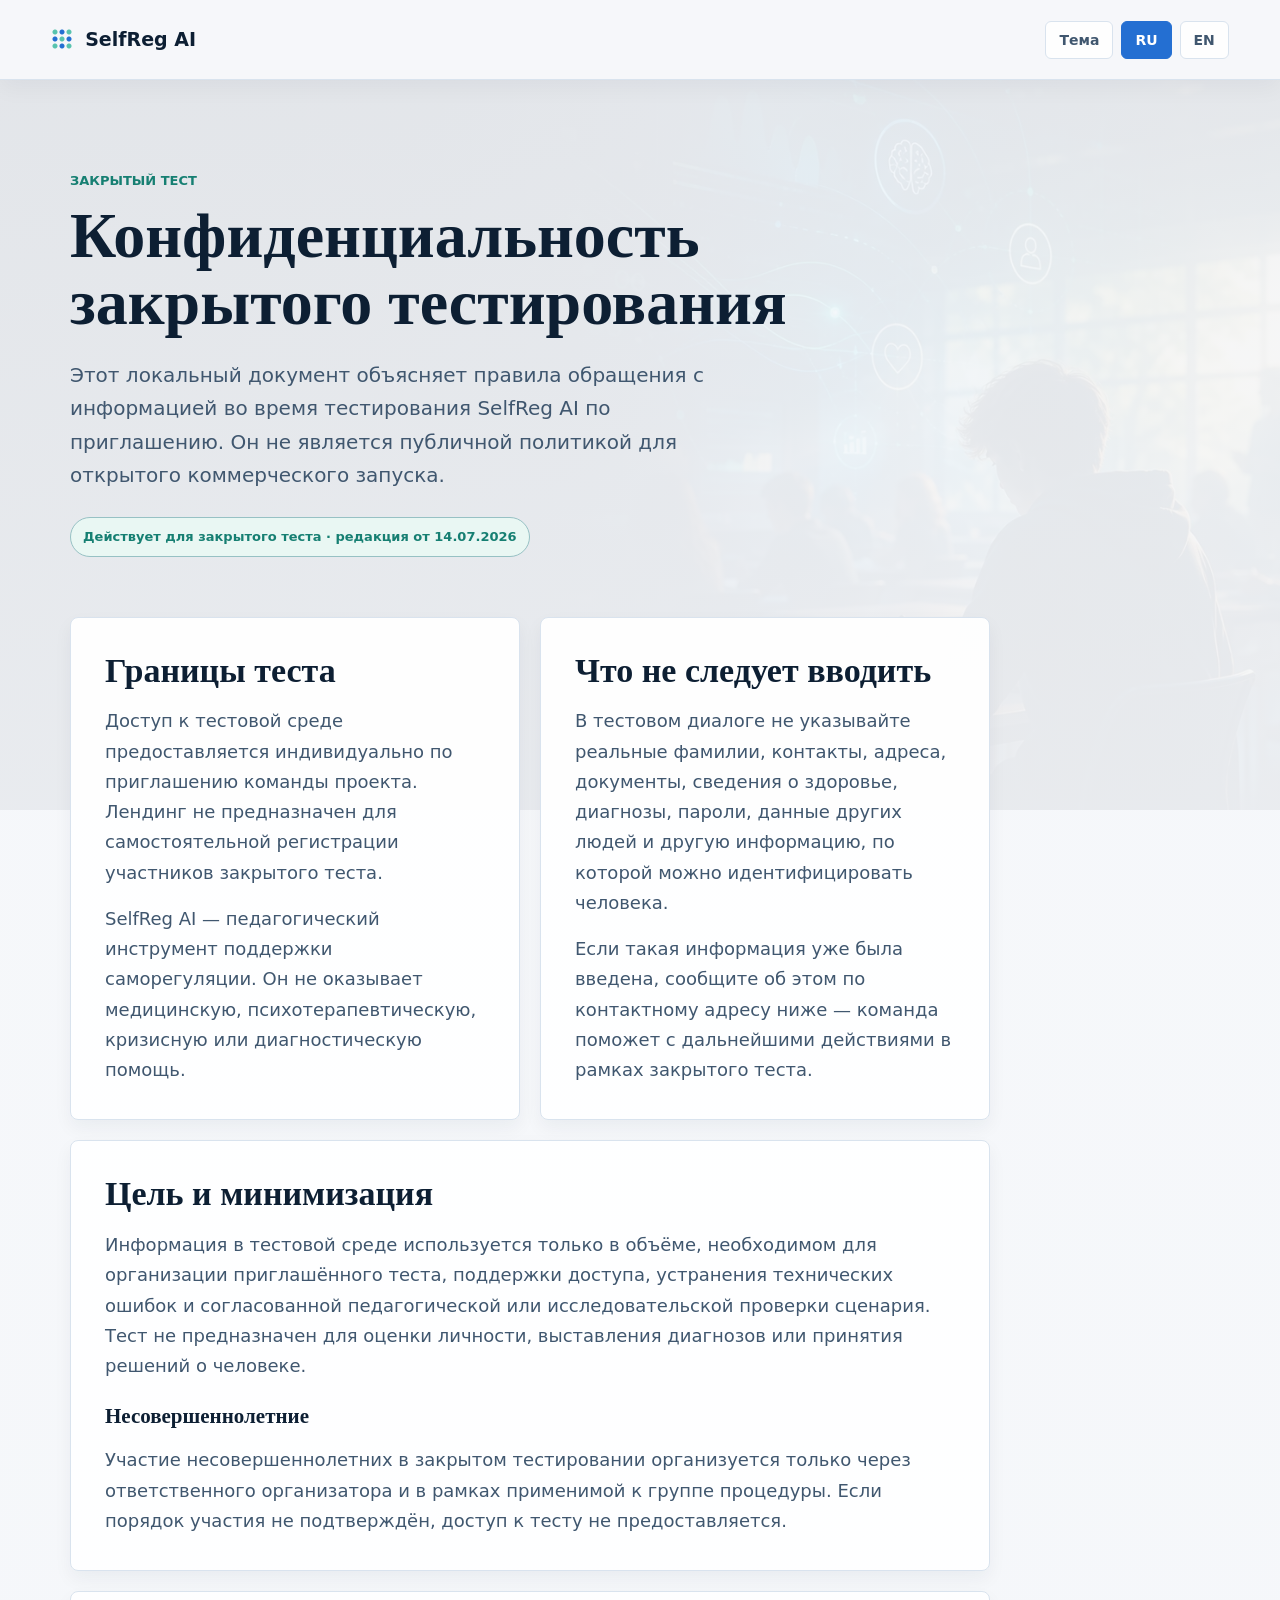
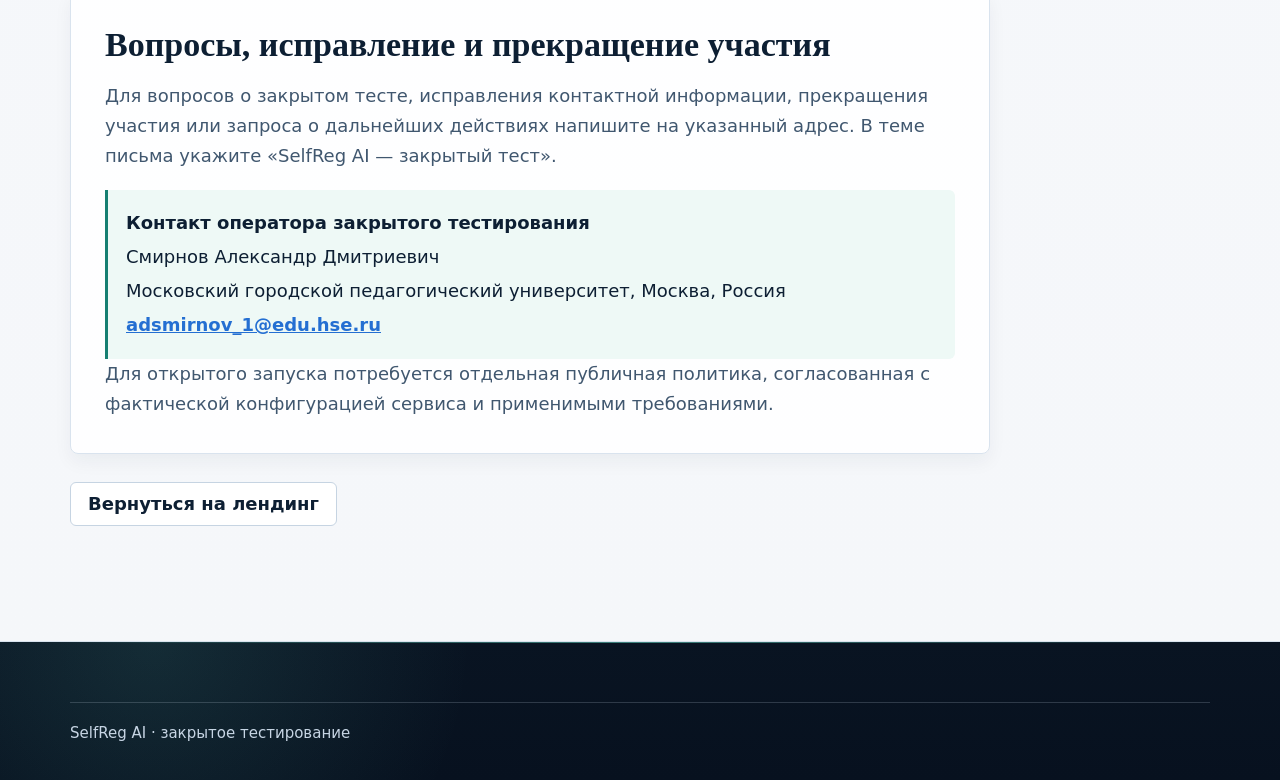
==== commit c32427bf: "fix: clarify research presentation" ====
--- a/privacy.html
+++ b/privacy.html
@@ -5,8 +5,9 @@
     <meta name="viewport" content="width=device-width, initial-scale=1" />
     <meta name="robots" content="noindex, nofollow" />
     <title>SelfReg AI — конфиденциальность закрытого тестирования</title>
-    <link rel="stylesheet" href="styles.css?v=20260714-story-rhythm" />
-    <link rel="stylesheet" href="legal.css?v=20260714-closed-test" />
+    <link rel="icon" href="favicon.svg" type="image/svg+xml" />
+    <link rel="stylesheet" href="styles.css?v=20260715-release-polish-v2" />
+    <link rel="stylesheet" href="legal.css?v=20260715-release-polish-v2" />
   </head>
   <body class="legal-page">
     <a class="skip-link" href="#main">Перейти к содержимому</a>
@@ -98,7 +99,12 @@
         <a class="legal-back" data-home-link href="/?lang=en">Back to landing page</a>
       </article>
     </main>
-    <footer class="legal-footer"><div class="footer-bottom">SelfReg AI · closed testing</div></footer>
+    <footer class="legal-footer">
+      <div class="footer-bottom">
+        <span data-legal-copy="ru">SelfReg AI · закрытое тестирование</span>
+        <span data-legal-copy="en" hidden>SelfReg AI · closed testing</span>
+      </div>
+    </footer>
     <script src="legal.js?v=20260714-closed-test"></script>
   </body>
 </html>
--- a/styles.css
+++ b/styles.css
@@ -38,7 +38,7 @@
   --container: 1140px;
   --gutter: clamp(20px, 4vw, 48px);
   --section-y: clamp(72px, 7vw, 104px);
-  --nav-h: 72px;
+  --nav-h: 80px;
 }
 
 html[data-theme="dark"] {
@@ -81,8 +81,8 @@
     var(--bg);
   color: var(--text);
   font-family: var(--font-sans);
-  font-size: 16px;
-  line-height: 1.6;
+  font-size: 18px;
+  line-height: 1.68;
   text-rendering: optimizeLegibility;
   -webkit-font-smoothing: antialiased;
   overflow-x: hidden;
@@ -155,25 +155,25 @@
 }
 
 h1 {
-  font-size: 60px;
+  font-size: 64px;
   font-weight: 670;
   line-height: 1.04;
 }
 
 h2 {
-  font-size: 38px;
+  font-size: 44px;
   font-weight: 620;
   line-height: 1.14;
 }
 
 h3 {
-  font-size: 23px;
+  font-size: 27px;
   font-weight: 620;
   line-height: 1.25;
 }
 
 h4 {
-  font-size: 18px;
+  font-size: 21px;
   font-weight: 650;
   line-height: 1.3;
 }
@@ -198,30 +198,29 @@
   display: grid;
   grid-template-columns: auto minmax(0, 1fr) auto;
   align-items: center;
-  gap: 24px;
+  gap: 28px;
   min-height: var(--nav-h);
-  padding: 12px clamp(24px, 4vw, 56px);
+  padding: 13px clamp(24px, 4vw, 56px);
   border-bottom: 1px solid var(--border);
-  background: color-mix(in srgb, var(--bg) 94%, white 6%);
-  box-shadow: 0 8px 22px rgba(13, 31, 51, 0.045);
-  backdrop-filter: blur(14px);
+  background: var(--surface-raised);
+  box-shadow: 0 10px 24px rgba(13, 31, 51, 0.07);
 }
 
 .brand {
   display: inline-flex;
   align-items: center;
   gap: 10px;
-  min-height: 36px;
+  min-height: 40px;
   color: var(--text);
-  font-size: 16px;
+  font-size: 19px;
   font-weight: 700;
   text-decoration: none;
 }
 
 .brand::before {
   content: "";
-  width: 22px;
-  height: 22px;
+  width: 24px;
+  height: 24px;
   border-radius: 6px;
   background:
     radial-gradient(circle at 4px 4px, #58c3ae 0 2px, transparent 3px),
@@ -238,15 +237,15 @@
 nav {
   display: flex;
   justify-content: center;
-  gap: clamp(14px, 1.6vw, 24px);
-  font-size: 13px;
+  gap: clamp(12px, 1.3vw, 20px);
+  font-size: 17px;
 }
 
 nav a {
   position: relative;
-  padding: 7px 0;
+  padding: 9px 0;
   color: var(--text-soft);
-  font-weight: 560;
+  font-weight: 620;
   text-decoration: none;
   opacity: 0.96;
 }
@@ -301,15 +300,16 @@
 .theme-toggle,
 .lang-switch button {
   display: inline-flex;
-  width: 40px;
-  height: 34px;
+  width: 42px;
+  height: 38px;
   align-items: center;
   justify-content: center;
   border: 1px solid var(--border);
   border-radius: var(--radius-sm);
   background: color-mix(in srgb, var(--surface) 92%, var(--bg-soft) 8%);
   color: var(--text-soft);
-  font-weight: 620;
+  font-size: 15px;
+  font-weight: 680;
   cursor: pointer;
   box-shadow: 0 2px 10px rgba(13, 31, 51, 0.04);
   transition: background-color 160ms ease, color 160ms ease, border-color 160ms ease;
@@ -420,8 +420,8 @@
   margin-top: 20px;
   padding-bottom: 26px;
   color: var(--text-soft);
-  font-size: 19px;
-  line-height: 1.68;
+  font-size: 21px;
+  line-height: 1.7;
 }
 
 .lead::after {
@@ -439,8 +439,8 @@
   max-width: 620px;
   margin-top: 20px;
   color: var(--text-soft);
-  font-size: 16px;
-  line-height: 1.64;
+  font-size: 18px;
+  line-height: 1.68;
 }
 
 .actions,
@@ -468,7 +468,7 @@
   justify-content: center;
   border-radius: var(--radius-sm);
   padding: 0 20px;
-  font-size: 14px;
+  font-size: 15px;
   font-weight: 620;
   text-decoration: none;
   transition: background-color 160ms ease, border-color 160ms ease, color 160ms ease, box-shadow 160ms ease, transform 160ms ease;
@@ -492,7 +492,7 @@
   min-height: 40px;
   padding: 0 16px;
   border-radius: 999px;
-  font-size: 13px;
+  font-size: 14px;
   box-shadow: none;
 }
 
@@ -561,7 +561,7 @@
   display: flex;
   gap: 18px;
   color: var(--text-soft);
-  font-size: 15px;
+  font-size: 16px;
   font-weight: 700;
 }
 
@@ -628,7 +628,7 @@
   padding: 14px 16px;
   border-radius: var(--radius-sm);
   box-shadow: none;
-  font-size: 15px;
+  font-size: 17px;
   font-weight: 650;
 }
 
@@ -648,7 +648,7 @@
   align-items: center;
   padding: 12px 18px;
   border-radius: var(--radius-sm);
-  font-size: 15px;
+  font-size: 16px;
 }
 
 .api-key span {
@@ -667,13 +667,15 @@
 .section {
   position: relative;
   padding: var(--section-y) 0;
-  scroll-margin-top: calc(var(--nav-h) + 24px);
-  transition: background-color 200ms ease, color 200ms ease;
+  scroll-margin-top: var(--nav-h);
+  transition: background-color 200ms ease, color 200ms ease, box-shadow 200ms ease;
 }
 
 .section + .section {
-  border-top: 1px solid transparent;
-  border-image: linear-gradient(90deg, rgba(22, 127, 114, 0.34), rgba(198, 212, 226, 0.24), rgba(36, 111, 210, 0)) 1;
+  margin-top: 0;
+  border-top: 0;
+  border-image: none;
+  box-shadow: none;
 }
 
 main#top {
@@ -719,24 +721,24 @@
 }
 
 #media {
-  scroll-margin-top: calc(var(--nav-h) + 44px);
+  scroll-margin-top: var(--nav-h);
   background:
     linear-gradient(90deg, rgba(246, 249, 252, 0.98) 0%, rgba(246, 249, 252, 0.92) 48%, rgba(246, 249, 252, 0.72) 100%),
-    url("assets/bg-media-learning-studio.png") center / cover no-repeat,
+    url("assets/bg-media-learning-studio.webp") center / cover no-repeat,
     linear-gradient(180deg, color-mix(in srgb, var(--bg) 82%, var(--surface) 18%), color-mix(in srgb, var(--bg-soft) 70%, var(--surface) 30%));
 }
 
 .scenario-section {
   background:
     linear-gradient(90deg, rgba(246, 249, 252, 0.98) 0%, rgba(246, 249, 252, 0.92) 48%, rgba(246, 249, 252, 0.72) 100%),
-    url("assets/bg-adolescent-scenario.png") center / cover no-repeat,
+    url("assets/bg-adolescent-scenario.webp") center / cover no-repeat,
     var(--bg);
 }
 
 #cases {
   background:
     linear-gradient(90deg, rgba(246, 249, 252, 0.98) 0%, rgba(246, 249, 252, 0.92) 48%, rgba(246, 249, 252, 0.72) 100%),
-    url("assets/bg-sport-learning-analytics.png") center / cover no-repeat,
+    url("assets/bg-sport-learning-analytics.webp") center / cover no-repeat,
     linear-gradient(180deg, color-mix(in srgb, var(--bg) 82%, var(--surface) 18%), color-mix(in srgb, var(--bg-soft) 70%, var(--surface) 30%));
 }
 
@@ -758,6 +760,8 @@
 
 #media::before,
 #story::before,
+#mission::before,
+#evidence::before,
 .future::before,
 #cases::before,
 .scenario-section::before,
@@ -776,12 +780,18 @@
 
 #media::before,
 #cases::before {
-  background: linear-gradient(180deg, rgba(7, 19, 34, 0.92), rgba(7, 19, 34, 0));
+  height: 18px;
+  background: linear-gradient(180deg, rgba(7, 19, 34, 0.42), rgba(7, 19, 34, 0));
 }
 
 #story::before {
   height: clamp(32px, 3vw, 48px);
-  background: linear-gradient(180deg, rgba(245, 247, 250, 0.92), rgba(245, 247, 250, 0));
+  background: linear-gradient(180deg, rgba(7, 19, 34, 0.98), rgba(7, 19, 34, 0));
+}
+
+#mission::before,
+#evidence::before {
+  background: linear-gradient(180deg, rgba(4, 14, 26, 0.9), rgba(4, 14, 26, 0));
 }
 
 .future::before,
@@ -820,8 +830,8 @@
 .risk-badge {
   margin: 0 0 12px;
   color: var(--teal);
-  font-size: 11px;
-  font-weight: 680;
+  font-size: 13px;
+  font-weight: 720;
   letter-spacing: 0;
   text-transform: uppercase;
 }
@@ -832,8 +842,8 @@
 .model-lead,
 .risks-intro {
   color: var(--text-soft);
-  font-size: 18px;
-  line-height: 1.65;
+  font-size: 20px;
+  line-height: 1.7;
 }
 
 .wide {
@@ -909,8 +919,15 @@
   max-width: 640px;
   margin-top: 20px;
   color: #d7e2ee;
-  font-size: clamp(16px, 1.25vw, 18px);
+  font-size: clamp(18px, 1.3vw, 20px);
   line-height: 1.7;
+}
+
+.future h2 + p,
+#cases h2 + p,
+.risks-main h2 + p,
+#teacher h2 + p {
+  margin-top: clamp(16px, 1.5vw, 20px);
 }
 
 .mission-shell {
@@ -1001,7 +1018,7 @@
   border-radius: 999px;
   background: rgba(143, 216, 199, 0.08);
   color: #8fd8c7;
-  font-size: 13px;
+  font-size: 14px;
   font-weight: 760;
   font-variant-numeric: tabular-nums;
   text-align: center;
@@ -1042,8 +1059,8 @@
   grid-column: 2;
   grid-row: 1;
   color: var(--night-text);
-  font-size: 19px;
-  line-height: 1.28;
+  font-size: 22px;
+  line-height: 1.32;
 }
 
 .principle-card p,
@@ -1051,8 +1068,8 @@
   grid-column: 2 / -1;
   grid-row: 2;
   color: var(--night-muted);
-  font-size: 15px;
-  line-height: 1.68;
+  font-size: 17px;
+  line-height: 1.72;
 }
 
 .evidence-panel {
@@ -1078,7 +1095,7 @@
 
 .evidence-panel span {
   color: var(--night-muted);
-  font-size: 14px;
+  font-size: 16px;
 }
 
 .problem-frame .wide,
@@ -1237,15 +1254,15 @@
 .stage-number,
 .c4-grid b {
   display: inline-flex;
-  min-width: 42px;
-  height: 34px;
+  min-width: 40px;
+  height: 38px;
   align-items: center;
   justify-content: center;
   border-radius: var(--radius);
   background: var(--text);
   color: var(--bg);
-  font-size: 14px;
-  font-weight: 650;
+  font-size: 16px;
+  font-weight: 760;
   font-variant-numeric: tabular-nums;
 }
 
@@ -1253,16 +1270,17 @@
   grid-column: 1;
   grid-row: 1 / span 2;
   justify-self: start;
-  width: 34px;
+  width: 42px;
   min-width: 0;
   height: auto;
-  padding: 2px 0 0;
+  padding: 4px 0 0;
   border: 0;
   border-radius: 0;
   background: transparent;
   color: color-mix(in srgb, var(--teal) 72%, var(--text) 28%);
-  font-size: 13px;
-  letter-spacing: 0;
+  font-size: 21px;
+  font-weight: 780;
+  letter-spacing: 0.02em;
   line-height: 1;
 }
 
@@ -1313,9 +1331,9 @@
 .teacher-copy-panel p,
 .media-copy p,
 .manifesto p {
-  margin-top: 12px;
+  margin-top: 16px;
   color: color-mix(in srgb, var(--text) 78%, white 22%);
-  line-height: 1.68;
+  line-height: 1.72;
 }
 
 .theory-strip {
@@ -1355,9 +1373,9 @@
 
 .model-detail {
   display: grid;
-  grid-template-columns: minmax(160px, 0.26fr) minmax(240px, 0.5fr) minmax(420px, 1.24fr);
-  gap: 20px;
-  padding: 30px;
+  grid-template-columns: minmax(176px, 0.3fr) minmax(320px, 0.66fr) minmax(420px, 1.04fr);
+  gap: 24px;
+  padding: 34px;
   background: linear-gradient(180deg, #f9fbfd 0%, #f2f7fb 100%);
 }
 
@@ -1373,7 +1391,7 @@
 
 .model-mini-title {
   color: #0d1f33;
-  font-size: 16px;
+  font-size: 18px;
   font-weight: 720;
 }
 
@@ -1381,13 +1399,15 @@
 .model-loop-column,
 .model-ai-column {
   display: grid;
-  gap: 14px;
+  gap: 16px;
   align-content: start;
 }
 
 .support-step {
   padding: 18px 16px;
   text-align: center;
+  font-size: 17px;
+  line-height: 1.45;
   color: #0d1f33;
 }
 
@@ -1405,14 +1425,27 @@
 
 .model-stage-card {
   display: grid;
-  grid-template-columns: auto minmax(0, 1fr);
-  gap: 6px 14px;
+  grid-template-columns: 40px minmax(0, 1fr);
+  gap: 0 14px;
 }
 
 .model-stage-card h3,
 .model-stage-card p {
   margin: 0;
   color: #0d1f33;
+}
+
+.model-stage-card h3 {
+  font-size: 21px;
+  line-height: 1.18;
+  overflow-wrap: normal;
+  text-wrap: pretty;
+}
+
+.model-stage-card p {
+  margin-top: 7px;
+  font-size: 16px;
+  line-height: 1.48;
 }
 
 .model-stage-card p,
@@ -1420,7 +1453,8 @@
 .ab-item span,
 .model-detail-note {
   color: #40576f;
-  font-size: 15px;
+  font-size: 16px;
+  line-height: 1.55;
 }
 
 .ai-role-card {
@@ -1429,6 +1463,12 @@
   border-left: 3px solid rgba(200, 85, 72, 0.72);
 }
 
+.ai-role-card h3 {
+  font-size: 24px;
+  line-height: 1.2;
+  text-wrap: pretty;
+}
+
 .ab-grid {
   display: grid;
   grid-template-columns: repeat(2, minmax(0, 1fr));
@@ -1438,19 +1478,19 @@
 .ab-item {
   display: grid;
   grid-template-columns: auto minmax(0, 1fr);
-  gap: 10px;
-  padding: 15px 14px;
+  gap: 12px;
+  padding: 17px 16px;
 }
 
 .ab-item b {
   display: inline-flex;
-  width: 28px;
-  height: 28px;
+  width: 30px;
+  height: 30px;
   align-items: center;
   justify-content: center;
   border-radius: 50%;
   color: #ffffff;
-  font-size: 13px;
+  font-size: 15px;
 }
 
 .ab-a b { background: var(--teal); }
@@ -1466,7 +1506,7 @@
   padding: 16px 20px;
   background: #0b1728;
   color: var(--night-text);
-  font-size: 16px;
+  font-size: 17px;
   font-weight: 620;
   line-height: 1.5;
   white-space: normal;
@@ -1491,7 +1531,7 @@
 
 .research-dashboard {
   display: grid;
-  grid-template-columns: minmax(0, 1.38fr) minmax(270px, 0.72fr);
+  grid-template-columns: minmax(0, 1.5fr) minmax(310px, 0.66fr);
   gap: 24px;
   margin-top: 4px;
   align-items: stretch;
@@ -1528,7 +1568,7 @@
 .data-grid strong {
   display: block;
   color: #8fd8c7;
-  font-size: 42px;
+  font-size: 46px;
   line-height: 1;
 }
 
@@ -1539,6 +1579,70 @@
   color: var(--night-muted);
 }
 
+.secondary-study-card {
+  display: grid;
+  grid-template-columns: minmax(260px, 0.72fr) minmax(0, 1.28fr);
+  gap: clamp(26px, 4vw, 54px);
+  align-items: center;
+  padding: 30px 32px;
+  border: 1px solid rgba(143, 216, 199, 0.42);
+  border-left: 4px solid #67d4c0;
+  border-radius: var(--radius);
+  background: linear-gradient(135deg, rgba(18, 40, 61, 0.98), rgba(10, 26, 43, 0.94));
+  box-shadow: 0 18px 44px rgba(2, 10, 20, 0.2);
+  color: var(--night-text);
+}
+
+.secondary-study-heading,
+.secondary-study-body {
+  display: grid;
+  gap: 14px;
+  min-width: 0;
+}
+
+.study-scope-label {
+  display: inline-flex;
+  width: fit-content;
+  padding: 7px 11px;
+  border: 1px solid rgba(143, 216, 199, 0.28);
+  border-radius: 999px;
+  background: rgba(143, 216, 199, 0.12);
+  color: #aee9dd;
+  font-size: 13px;
+  font-weight: 750;
+  letter-spacing: 0.035em;
+  line-height: 1.2;
+  text-transform: uppercase;
+}
+
+#evidence .secondary-study-card h3 {
+  margin: 0;
+  color: var(--night-text);
+  font-size: clamp(25px, 2.25vw, 34px);
+  line-height: 1.18;
+}
+
+.secondary-study-metric {
+  display: block;
+  color: #8fd8c7;
+  font-size: clamp(28px, 3vw, 42px);
+  line-height: 1;
+}
+
+#evidence .secondary-study-card p {
+  margin: 0;
+  color: #d7e2ee;
+  font-size: 18px;
+  line-height: 1.65;
+}
+
+#evidence .secondary-study-card .secondary-study-note {
+  padding-top: 14px;
+  border-top: 1px solid rgba(143, 216, 199, 0.22);
+  color: #b8cbda;
+  font-weight: 650;
+}
+
 .data-grid,
 .cluster-grid,
 .interpretation-grid {
@@ -1563,18 +1667,19 @@
 }
 
 #evidence .data-grid article {
-  padding: 22px 22px 20px;
+  min-height: 154px;
+  padding: 26px 24px 24px;
   border-top: 2px solid rgba(143, 216, 199, 0.3);
   background: linear-gradient(180deg, rgba(255, 255, 255, 0.085), rgba(255, 255, 255, 0.03));
   box-shadow: none;
 }
 
 #evidence .data-grid strong {
-  font-size: 34px;
+  font-size: 44px;
 }
 
 #evidence .data-grid span {
-  font-size: 14px;
+  font-size: 17px;
   line-height: 1.55;
 }
 
@@ -1583,7 +1688,7 @@
   display: block;
   min-width: 0;
   color: var(--night-text);
-  font-size: 18px;
+  font-size: 21px;
   font-weight: 650;
   line-height: 1.25;
   overflow-wrap: anywhere;
@@ -1602,7 +1707,7 @@
   border-radius: 999px;
   background: rgba(143, 216, 199, 0.11);
   color: #aee9dd;
-  font-size: 13px;
+  font-size: 14px;
   font-weight: 650;
   line-height: 1.2;
   margin-left: 8px;
@@ -1632,17 +1737,29 @@
   margin: 0;
 }
 
+#evidence .interpretation-grid {
+  gap: 32px;
+  margin-top: 38px;
+}
+
+#evidence .interpretation-grid h3 {
+  font-size: 24px;
+  line-height: 1.2;
+  text-wrap: pretty;
+}
+
 .interpretation-grid p {
   margin-top: 8px;
 }
 
 #evidence .interpretation-grid article {
+  min-height: 0;
   background: transparent;
   box-shadow: none;
-  border-left: 0;
+  border: 0;
   border-top: 1px solid var(--night-border);
   border-radius: 0;
-  padding: 18px 0 0;
+  padding: 22px 0 0;
 }
 
 .media-section {
@@ -1850,7 +1967,7 @@
 
 .dash-row span {
   color: var(--night-muted);
-  font-size: 14px;
+  font-size: 16px;
 }
 
 .dash-row strong,
@@ -1883,8 +2000,8 @@
 .risk-grid {
   display: grid;
   grid-template-columns: 1fr;
-  gap: 16px;
-  margin-top: 30px;
+  gap: 22px;
+  margin-top: 36px;
 }
 
 .risks-shell {
@@ -1904,10 +2021,12 @@
 .risk-card {
   display: grid;
   grid-template-columns: auto minmax(0, 1fr);
-  gap: 6px 18px;
-  padding: 24px 26px;
-  border-left: 2px solid rgba(22, 127, 114, 0.24);
-  box-shadow: 0 10px 24px rgba(13, 31, 51, 0.045);
+  gap: 8px 20px;
+  padding: 28px 30px;
+  border: 1px solid color-mix(in srgb, var(--teal) 26%, var(--border) 74%);
+  border-left: 3px solid rgba(22, 127, 114, 0.68);
+  background: linear-gradient(100deg, rgba(255, 255, 255, 0.98), rgba(247, 251, 253, 0.94));
+  box-shadow: 0 14px 30px rgba(13, 31, 51, 0.07);
 }
 
 .risk-card h3,
@@ -1989,7 +2108,7 @@
 
 footer strong {
   color: var(--night-text);
-  font-size: 15px;
+  font-size: 16px;
   font-weight: 720;
 }
 
@@ -2004,7 +2123,7 @@
   max-width: 460px;
   margin-top: 6px;
   color: #dce7f2;
-  font-size: 17px;
+  font-size: 18px;
   line-height: 1.75;
 }
 
@@ -2024,7 +2143,7 @@
   border-radius: 999px;
   color: var(--night-muted);
   text-decoration: none;
-  font-size: 15px;
+  font-size: 16px;
   transition: border-color 180ms ease, color 180ms ease, background-color 180ms ease;
 }
 
@@ -2039,7 +2158,7 @@
   margin: 30px auto 0;
   padding-top: 18px;
   border-top: 1px solid var(--night-border);
-  font-size: 14px;
+  font-size: 15px;
   line-height: 1.65;
   color: #c7d5e4;
 }
@@ -2113,21 +2232,21 @@
 html[data-theme="dark"] #media {
   background:
     linear-gradient(90deg, rgba(7, 17, 31, 0.98) 0%, rgba(7, 17, 31, 0.92) 48%, rgba(7, 17, 31, 0.72) 100%),
-    url("assets/bg-media-learning-studio.png") center / cover no-repeat,
+    url("assets/bg-media-learning-studio.webp") center / cover no-repeat,
     linear-gradient(180deg, color-mix(in srgb, var(--bg) 76%, var(--surface) 24%), color-mix(in srgb, var(--bg-soft) 76%, var(--surface) 24%));
 }
 
 html[data-theme="dark"] .scenario-section {
   background:
     linear-gradient(90deg, rgba(7, 17, 31, 0.98) 0%, rgba(7, 17, 31, 0.92) 48%, rgba(7, 17, 31, 0.72) 100%),
-    url("assets/bg-adolescent-scenario.png") center / cover no-repeat,
+    url("assets/bg-adolescent-scenario.webp") center / cover no-repeat,
     var(--bg);
 }
 
 html[data-theme="dark"] #cases {
   background:
     linear-gradient(90deg, rgba(7, 17, 31, 0.98) 0%, rgba(7, 17, 31, 0.92) 48%, rgba(7, 17, 31, 0.72) 100%),
-    url("assets/bg-sport-learning-analytics.png") center / cover no-repeat,
+    url("assets/bg-sport-learning-analytics.webp") center / cover no-repeat,
     linear-gradient(180deg, color-mix(in srgb, var(--bg) 76%, var(--surface) 24%), color-mix(in srgb, var(--bg-soft) 76%, var(--surface) 24%));
 }
 
@@ -2158,6 +2277,12 @@
   box-shadow: none;
 }
 
+html[data-theme="dark"] .risk-card {
+  border-color: rgba(143, 216, 199, 0.26);
+  border-left-color: rgba(143, 216, 199, 0.72);
+  background: linear-gradient(100deg, rgba(15, 35, 54, 0.96), rgba(9, 23, 38, 0.9));
+}
+
 html[data-theme="dark"] .problem-grid p,
 html[data-theme="dark"] .cards article p,
 html[data-theme="dark"] .case-grid article p,
@@ -2291,7 +2416,7 @@
   }
 
   .research-notes {
-    grid-template-columns: repeat(3, minmax(0, 1fr));
+    grid-template-columns: repeat(2, minmax(0, 1fr));
   }
 
   .mission-principles-head h3,
@@ -2330,6 +2455,10 @@
     grid-template-columns: 1fr;
   }
 
+  .secondary-study-card {
+    grid-template-columns: 1fr;
+  }
+
   .data-grid {
     grid-template-columns: repeat(2, minmax(0, 1fr));
   }
@@ -2339,9 +2468,9 @@
   }
 }
 
-@media (max-width: 980px) {
+@media (max-width: 1080px) {
   :root {
-    --nav-h: 104px;
+    --nav-h: 116px;
   }
 
   .nav {
@@ -2469,8 +2598,12 @@
 }
 
 @media (max-width: 760px) {
+  html {
+    scroll-behavior: auto;
+  }
+
   body {
-    font-size: 16px;
+    font-size: 17px;
   }
 
   .content,
@@ -2507,7 +2640,7 @@
     background: color-mix(in srgb, var(--surface) 92%, var(--bg-soft) 8%);
     color: var(--text-soft);
     cursor: pointer;
-    font-size: 13px;
+    font-size: 14px;
     font-weight: 650;
     line-height: 1.2;
     list-style: none;
@@ -2554,7 +2687,7 @@
     padding: 9px 10px;
     border-radius: var(--radius-sm);
     color: var(--text-soft);
-    font-size: 13px;
+    font-size: 14px;
     font-weight: 600;
     line-height: 1.25;
     text-decoration: none;
@@ -2568,7 +2701,7 @@
   }
 
   .brand {
-    font-size: 15px;
+    font-size: 16px;
   }
 
   .theme-toggle,
@@ -2625,7 +2758,7 @@
   .lead {
     inline-size: min(100%, 310px);
     max-width: 310px;
-    font-size: 17px;
+    font-size: 19px;
     line-height: 1.7;
     overflow-wrap: anywhere;
   }
@@ -2633,7 +2766,7 @@
   .hero-note {
     inline-size: min(100%, 310px);
     max-width: 310px;
-    font-size: 15px;
+    font-size: 17px;
     line-height: 1.62;
     overflow-wrap: anywhere;
   }
@@ -2649,7 +2782,7 @@
 
   .section {
     padding: 56px 0;
-    scroll-margin-top: calc(var(--nav-h) + 36px);
+    scroll-margin-top: var(--nav-h);
   }
 
   .principles-grid,
@@ -2768,10 +2901,16 @@
 
   .model-detail,
   .research-notes article,
+  .secondary-study-card,
   #evidence .data-grid article,
   #evidence .interpretation-grid article,
   .cluster-grid article {
     padding: 20px;
+  }
+
+  #evidence .secondary-study-card p {
+    font-size: 17px;
+    line-height: 1.6;
   }
 
   .cluster-grid article {
@@ -2833,7 +2972,7 @@
   .visual-figure figcaption,
   .research-figure figcaption {
     padding: 14px 16px;
-    font-size: 14px;
+    font-size: 16px;
     line-height: 1.55;
   }
 
@@ -2846,11 +2985,11 @@
   }
 
   h1 {
-    font-size: 42px;
+    font-size: 46px;
   }
 
   h2 {
-    font-size: 32px;
+    font-size: 36px;
   }
 }
 
--- a/legal.css
+++ b/legal.css
@@ -202,6 +202,11 @@
     font-size: 15px;
   }
 
+  .legal-copy h1 {
+    font-size: clamp(30px, 8vw, 32px);
+    line-height: 1.08;
+  }
+
   .legal-controls {
     gap: 6px;
   }
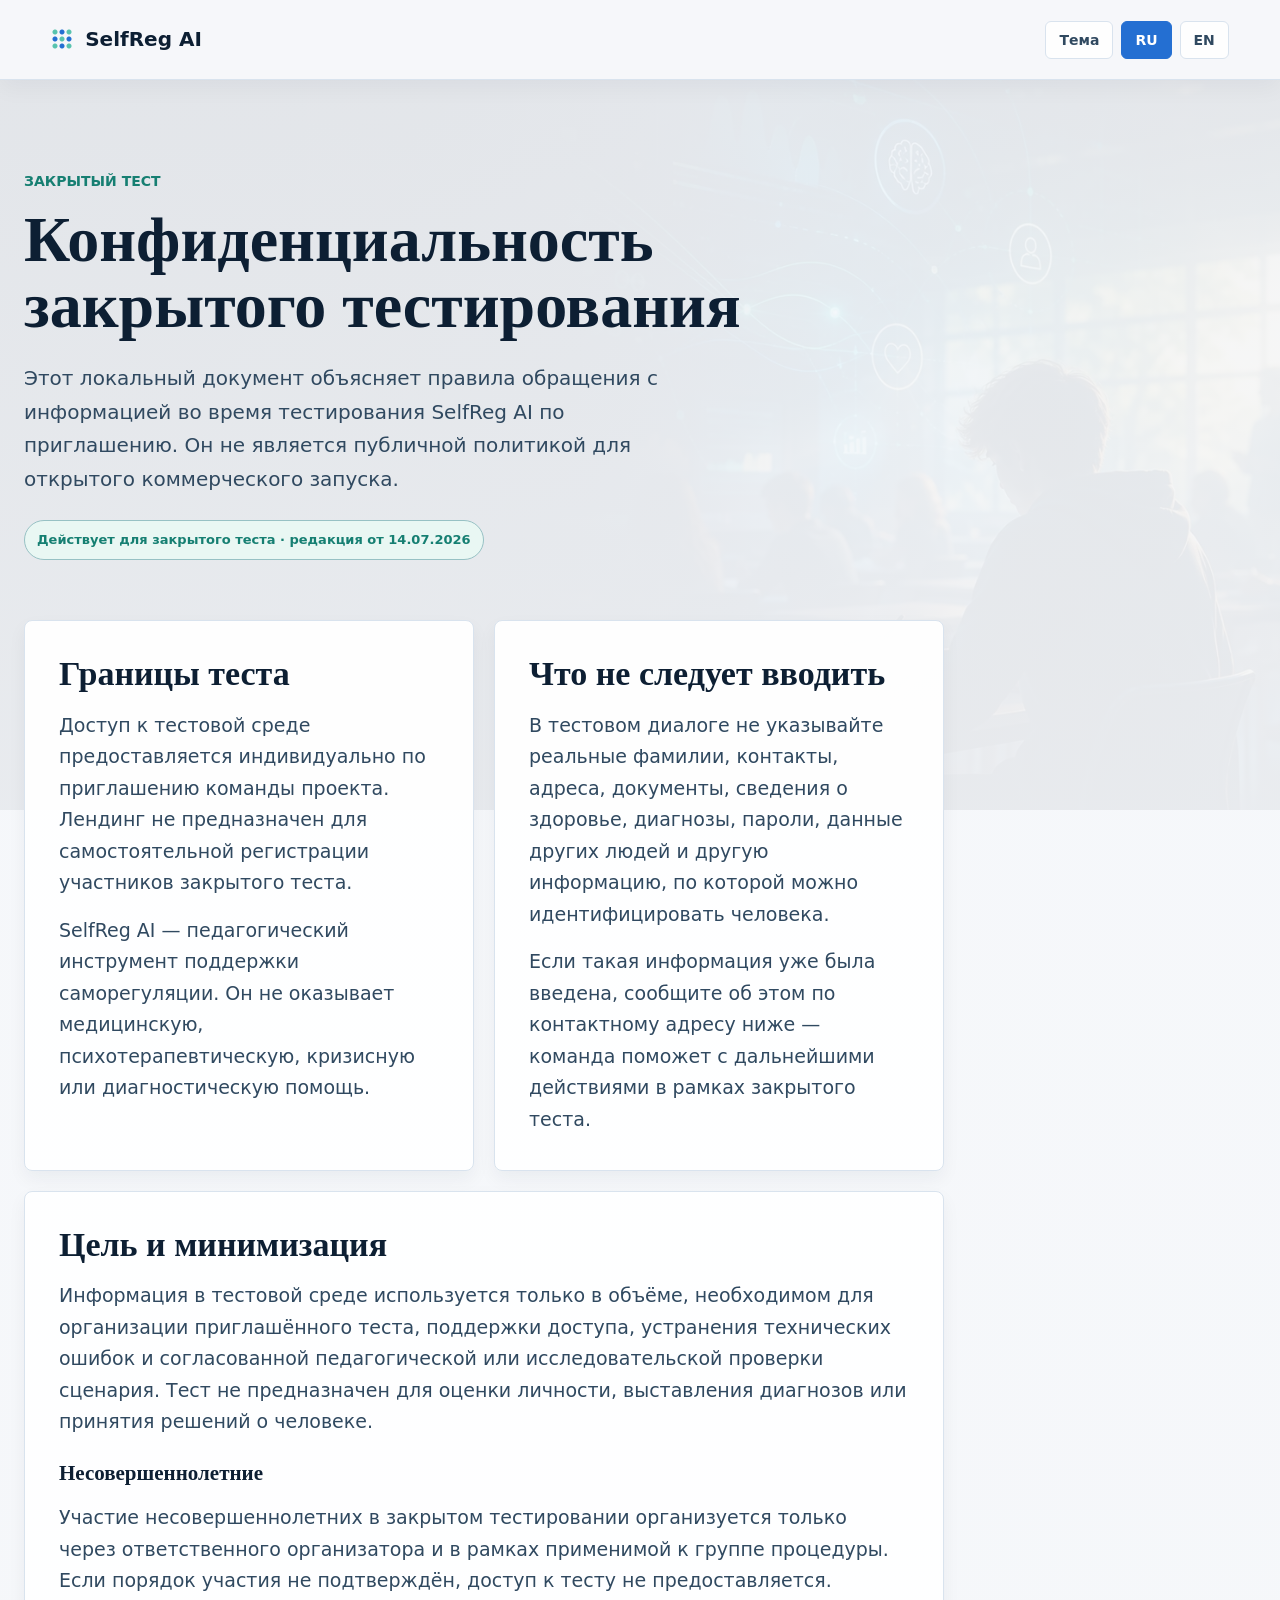
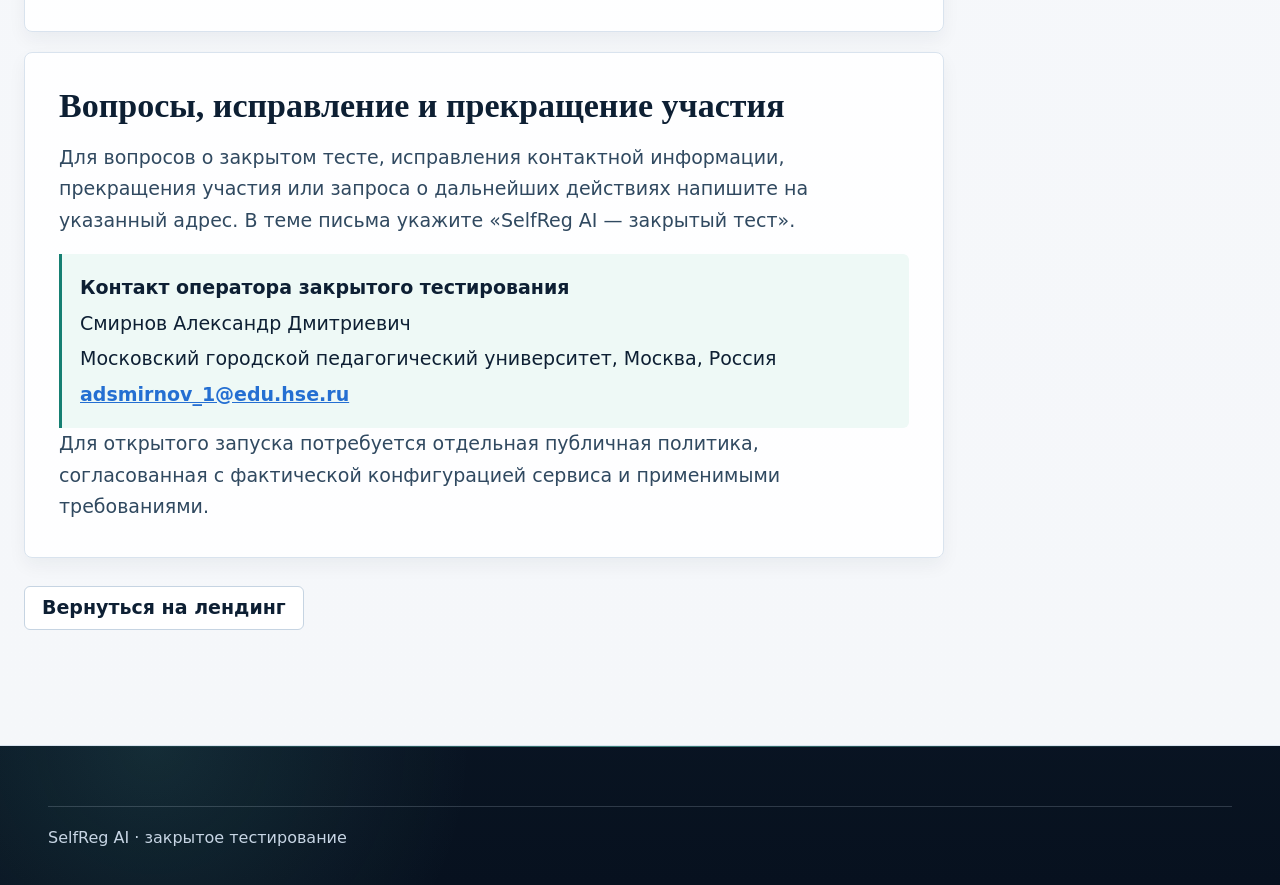
==== commit e1b9b959: "fix: improve landing readability" ====
--- a/privacy.html
+++ b/privacy.html
@@ -6,7 +6,7 @@
     <meta name="robots" content="noindex, nofollow" />
     <title>SelfReg AI — конфиденциальность закрытого тестирования</title>
     <link rel="icon" href="favicon.svg" type="image/svg+xml" />
-    <link rel="stylesheet" href="styles.css?v=20260715-release-polish-v2" />
+    <link rel="stylesheet" href="styles.css?v=20260715-readability-v6" />
     <link rel="stylesheet" href="legal.css?v=20260715-release-polish-v2" />
   </head>
   <body class="legal-page">
--- a/styles.css
+++ b/styles.css
@@ -11,8 +11,8 @@
   --surface-raised: #ffffff;
   --surface-panel: #fbfdff;
   --text: #0d1f33;
-  --text-soft: #40576f;
-  --text-muted: #63788d;
+  --text-soft: #304960;
+  --text-muted: #4f667c;
   --border: #d9e3ee;
   --border-strong: #c6d4e2;
   --blue: #246fd2;
@@ -35,7 +35,7 @@
   --shadow-lg: 0 28px 68px rgba(13, 31, 51, 0.1);
   --shadow-dark: 0 18px 44px rgba(0, 0, 0, 0.22);
 
-  --container: 1140px;
+  --container: 1320px;
   --gutter: clamp(20px, 4vw, 48px);
   --section-y: clamp(72px, 7vw, 104px);
   --nav-h: 80px;
@@ -81,8 +81,8 @@
     var(--bg);
   color: var(--text);
   font-family: var(--font-sans);
-  font-size: 18px;
-  line-height: 1.68;
+  font-size: 19px;
+  line-height: 1.66;
   text-rendering: optimizeLegibility;
   -webkit-font-smoothing: antialiased;
   overflow-x: hidden;
@@ -167,13 +167,13 @@
 }
 
 h3 {
-  font-size: 27px;
+  font-size: 29px;
   font-weight: 620;
   line-height: 1.25;
 }
 
 h4 {
-  font-size: 21px;
+  font-size: 23px;
   font-weight: 650;
   line-height: 1.3;
 }
@@ -212,7 +212,7 @@
   gap: 10px;
   min-height: 40px;
   color: var(--text);
-  font-size: 19px;
+  font-size: 20px;
   font-weight: 700;
   text-decoration: none;
 }
@@ -238,7 +238,7 @@
   display: flex;
   justify-content: center;
   gap: clamp(12px, 1.3vw, 20px);
-  font-size: 17px;
+  font-size: 18px;
 }
 
 nav a {
@@ -308,7 +308,7 @@
   border-radius: var(--radius-sm);
   background: color-mix(in srgb, var(--surface) 92%, var(--bg-soft) 8%);
   color: var(--text-soft);
-  font-size: 15px;
+  font-size: 16px;
   font-weight: 680;
   cursor: pointer;
   box-shadow: 0 2px 10px rgba(13, 31, 51, 0.04);
@@ -420,8 +420,8 @@
   margin-top: 20px;
   padding-bottom: 26px;
   color: var(--text-soft);
-  font-size: 21px;
-  line-height: 1.7;
+  font-size: 23px;
+  line-height: 1.65;
 }
 
 .lead::after {
@@ -439,8 +439,8 @@
   max-width: 620px;
   margin-top: 20px;
   color: var(--text-soft);
-  font-size: 18px;
-  line-height: 1.68;
+  font-size: 20px;
+  line-height: 1.65;
 }
 
 .actions,
@@ -468,7 +468,7 @@
   justify-content: center;
   border-radius: var(--radius-sm);
   padding: 0 20px;
-  font-size: 15px;
+  font-size: 16px;
   font-weight: 620;
   text-decoration: none;
   transition: background-color 160ms ease, border-color 160ms ease, color 160ms ease, box-shadow 160ms ease, transform 160ms ease;
@@ -492,7 +492,7 @@
   min-height: 40px;
   padding: 0 16px;
   border-radius: 999px;
-  font-size: 14px;
+  font-size: 16px;
   box-shadow: none;
 }
 
@@ -561,7 +561,7 @@
   display: flex;
   gap: 18px;
   color: var(--text-soft);
-  font-size: 16px;
+  font-size: 18px;
   font-weight: 700;
 }
 
@@ -628,7 +628,7 @@
   padding: 14px 16px;
   border-radius: var(--radius-sm);
   box-shadow: none;
-  font-size: 17px;
+  font-size: 18px;
   font-weight: 650;
 }
 
@@ -648,7 +648,7 @@
   align-items: center;
   padding: 12px 18px;
   border-radius: var(--radius-sm);
-  font-size: 16px;
+  font-size: 18px;
 }
 
 .api-key span {
@@ -794,10 +794,14 @@
   background: linear-gradient(180deg, rgba(4, 14, 26, 0.9), rgba(4, 14, 26, 0));
 }
 
-.future::before,
 .scenario-section::before,
 #teacher::before {
   background: linear-gradient(180deg, rgba(246, 249, 252, 0.98), rgba(246, 249, 252, 0));
+}
+
+.future::before {
+  height: 18px;
+  background: linear-gradient(180deg, rgba(7, 17, 31, 0.72), rgba(7, 17, 31, 0));
 }
 
 #safety::before,
@@ -828,9 +832,9 @@
 .eyebrow,
 .status-tag,
 .risk-badge {
-  margin: 0 0 12px;
+  margin: 0 0 14px;
   color: var(--teal);
-  font-size: 13px;
+  font-size: 14px;
   font-weight: 720;
   letter-spacing: 0;
   text-transform: uppercase;
@@ -842,12 +846,12 @@
 .model-lead,
 .risks-intro {
   color: var(--text-soft);
-  font-size: 20px;
-  line-height: 1.7;
+  font-size: 22px;
+  line-height: 1.65;
 }
 
 .wide {
-  max-width: 980px;
+  max-width: 1080px;
 }
 
 #story,
@@ -905,7 +909,7 @@
 #evidence .cluster-grid p,
 .future .wide,
 .future p {
-  color: #d7e2ee;
+  color: #e0e9f2;
 }
 
 #story .section-kicker,
@@ -918,9 +922,9 @@
 #story h2 + p {
   max-width: 640px;
   margin-top: 20px;
-  color: #d7e2ee;
-  font-size: clamp(18px, 1.3vw, 20px);
-  line-height: 1.7;
+  color: #e0e9f2;
+  font-size: clamp(20px, 1.4vw, 22px);
+  line-height: 1.65;
 }
 
 .future h2 + p,
@@ -932,26 +936,36 @@
 
 .mission-shell {
   display: grid;
-  grid-template-columns: minmax(300px, 0.86fr) minmax(0, 1.14fr);
-  gap: clamp(38px, 5vw, 78px);
+  grid-template-columns: minmax(0, 1fr);
+  gap: clamp(38px, 4vw, 58px);
   align-items: start;
 }
 
 .mission-intro {
-  position: sticky;
-  top: 112px;
-  padding: 28px 0;
+  position: static;
+  display: grid;
+  grid-template-columns: minmax(300px, 0.82fr) minmax(0, 1.18fr);
+  gap: 12px clamp(42px, 6vw, 86px);
+  align-items: start;
+  padding: 0;
 }
 
 .mission-intro .wide {
-  margin-top: 18px;
-  max-width: 560px;
+  grid-column: 2;
+  grid-row: 1 / span 2;
+  max-width: 760px;
+  margin-top: 0;
+}
+
+.mission-intro .section-kicker,
+.mission-intro h2 {
+  grid-column: 1;
 }
 
 .mission-principles {
   display: grid;
   gap: 0;
-  padding: clamp(26px, 3.2vw, 38px);
+  padding: clamp(34px, 3.6vw, 46px);
   border: 1px solid var(--night-border);
   border-radius: var(--radius);
   background:
@@ -961,14 +975,14 @@
 }
 
 .mission-principles-head {
-  padding: 0 0 22px;
+  padding: 0 0 28px;
   border-bottom: 1px solid var(--night-border);
 }
 
 .principles-grid {
   display: grid;
-  grid-template-columns: 1fr;
-  gap: 0;
+  grid-template-columns: repeat(2, minmax(0, 1fr));
+  gap: 0 40px;
 }
 
 .principle-card,
@@ -990,9 +1004,9 @@
 .principle-card-featured {
   display: grid;
   grid-template-columns: 42px minmax(0, 1fr) auto;
-  gap: 6px 18px;
+  gap: 10px 20px;
   align-items: start;
-  padding: 22px 0;
+  padding: 28px 0;
   border: 0;
   border-top: 1px solid var(--night-border);
   border-radius: 0;
@@ -1001,8 +1015,8 @@
 }
 
 .principle-card-featured {
-  margin-top: 6px;
-  padding: 24px;
+  margin-top: 10px;
+  padding: 30px;
   border: 1px solid rgba(143, 216, 199, 0.24);
   border-left: 3px solid rgba(143, 216, 199, 0.72);
   border-radius: var(--radius);
@@ -1059,7 +1073,7 @@
   grid-column: 2;
   grid-row: 1;
   color: var(--night-text);
-  font-size: 22px;
+  font-size: 24px;
   line-height: 1.32;
 }
 
@@ -1068,20 +1082,20 @@
   grid-column: 2 / -1;
   grid-row: 2;
   color: var(--night-muted);
-  font-size: 17px;
-  line-height: 1.72;
+  font-size: 19px;
+  line-height: 1.65;
 }
 
 .evidence-panel {
   display: grid;
   gap: 16px;
-  padding: 26px;
+  padding: 34px;
 }
 
 .evidence-panel div {
   display: grid;
   gap: 4px;
-  padding: 18px 18px 17px;
+  padding: 22px;
   border: 1px solid var(--night-border);
   border-radius: var(--radius);
   background: rgba(255, 255, 255, 0.045);
@@ -1089,13 +1103,13 @@
 
 .evidence-panel strong {
   color: #8fd8c7;
-  font-size: 26px;
+  font-size: 32px;
   line-height: 1;
 }
 
 .evidence-panel span {
   color: var(--night-muted);
-  font-size: 16px;
+  font-size: 18px;
 }
 
 .problem-frame .wide,
@@ -1187,7 +1201,7 @@
 .case-grid article,
 .risk-card,
 .media-card {
-  padding: 28px;
+  padding: 34px;
 }
 
 .problem-grid article,
@@ -1225,16 +1239,16 @@
 
 .problem-grid article {
   grid-template-columns: auto minmax(0, 1fr);
-  gap: 6px 22px;
-  padding: 30px 32px;
+  gap: 10px 24px;
+  padding: 36px 38px;
   border-left: 2px solid color-mix(in srgb, var(--teal) 42%, var(--border) 58%);
   min-height: 210px;
 }
 
 .case-grid article {
   gap: 0;
-  min-height: 250px;
-  padding: 30px 32px;
+  min-height: 270px;
+  padding: 36px 38px;
   border-left: 2px solid color-mix(in srgb, var(--blue) 46%, var(--teal) 54%);
 }
 
@@ -1331,9 +1345,9 @@
 .teacher-copy-panel p,
 .media-copy p,
 .manifesto p {
-  margin-top: 16px;
-  color: color-mix(in srgb, var(--text) 78%, white 22%);
-  line-height: 1.72;
+  margin-top: 18px;
+  color: var(--text-soft);
+  line-height: 1.66;
 }
 
 .theory-strip {
@@ -1341,7 +1355,7 @@
   flex-wrap: wrap;
   gap: 12px;
   margin-top: 28px;
-  padding: 20px;
+  padding: 24px;
   border: 1px solid color-mix(in srgb, var(--teal) 28%, var(--border));
   border-radius: var(--radius);
   background: linear-gradient(180deg, color-mix(in srgb, var(--teal-soft) 72%, white 28%), color-mix(in srgb, var(--surface) 84%, var(--teal-soft) 16%));
@@ -1352,8 +1366,8 @@
 .theory-strip span {
   display: inline-flex;
   align-items: center;
-  min-height: 34px;
-  padding: 0 12px;
+  min-height: 40px;
+  padding: 4px 14px;
   border-radius: var(--radius-sm);
   background: color-mix(in srgb, var(--surface) 84%, transparent);
 }
@@ -1374,8 +1388,8 @@
 .model-detail {
   display: grid;
   grid-template-columns: minmax(176px, 0.3fr) minmax(320px, 0.66fr) minmax(420px, 1.04fr);
-  gap: 24px;
-  padding: 34px;
+  gap: 28px;
+  padding: 42px;
   background: linear-gradient(180deg, #f9fbfd 0%, #f2f7fb 100%);
 }
 
@@ -1391,7 +1405,7 @@
 
 .model-mini-title {
   color: #0d1f33;
-  font-size: 18px;
+  font-size: 20px;
   font-weight: 720;
 }
 
@@ -1399,15 +1413,15 @@
 .model-loop-column,
 .model-ai-column {
   display: grid;
-  gap: 16px;
+  gap: 20px;
   align-content: start;
 }
 
 .support-step {
-  padding: 18px 16px;
+  padding: 22px 18px;
   text-align: center;
-  font-size: 17px;
-  line-height: 1.45;
+  font-size: 18px;
+  line-height: 1.5;
   color: #0d1f33;
 }
 
@@ -1420,13 +1434,13 @@
 
 .model-stage-card,
 .ai-role-card {
-  padding: 22px;
+  padding: 28px;
 }
 
 .model-stage-card {
   display: grid;
   grid-template-columns: 40px minmax(0, 1fr);
-  gap: 0 14px;
+  gap: 0 18px;
 }
 
 .model-stage-card h3,
@@ -1436,35 +1450,35 @@
 }
 
 .model-stage-card h3 {
-  font-size: 21px;
-  line-height: 1.18;
+  font-size: 23px;
+  line-height: 1.22;
   overflow-wrap: normal;
   text-wrap: pretty;
 }
 
 .model-stage-card p {
-  margin-top: 7px;
-  font-size: 16px;
-  line-height: 1.48;
+  margin-top: 10px;
+  font-size: 18px;
+  line-height: 1.58;
 }
 
 .model-stage-card p,
 .ai-role-card p,
 .ab-item span,
 .model-detail-note {
-  color: #40576f;
-  font-size: 16px;
-  line-height: 1.55;
+  color: #304960;
+  font-size: 18px;
+  line-height: 1.6;
 }
 
 .ai-role-card {
   display: grid;
-  gap: 12px;
+  gap: 16px;
   border-left: 3px solid rgba(200, 85, 72, 0.72);
 }
 
 .ai-role-card h3 {
-  font-size: 24px;
+  font-size: 26px;
   line-height: 1.2;
   text-wrap: pretty;
 }
@@ -1472,14 +1486,14 @@
 .ab-grid {
   display: grid;
   grid-template-columns: repeat(2, minmax(0, 1fr));
-  gap: 12px;
+  gap: 16px;
 }
 
 .ab-item {
   display: grid;
   grid-template-columns: auto minmax(0, 1fr);
-  gap: 12px;
-  padding: 17px 16px;
+  gap: 14px;
+  padding: 22px 20px;
 }
 
 .ab-item b {
@@ -1503,12 +1517,12 @@
   display: block;
   width: 100%;
   margin: 0;
-  padding: 16px 20px;
+  padding: 22px 26px;
   background: #0b1728;
   color: var(--night-text);
-  font-size: 17px;
+  font-size: 19px;
   font-weight: 620;
-  line-height: 1.5;
+  line-height: 1.55;
   white-space: normal;
   overflow-wrap: break-word;
 }
@@ -1531,8 +1545,8 @@
 
 .research-dashboard {
   display: grid;
-  grid-template-columns: minmax(0, 1.5fr) minmax(310px, 0.66fr);
-  gap: 24px;
+  grid-template-columns: minmax(0, 1fr);
+  gap: 26px;
   margin-top: 4px;
   align-items: stretch;
 }
@@ -1548,18 +1562,23 @@
   background: #ffffff;
 }
 
+.visual-figure picture {
+  display: block;
+}
+
 .research-mobile-summary {
   display: none;
 }
 
 .research-notes {
   display: grid;
-  gap: 16px;
+  grid-template-columns: repeat(2, minmax(0, 1fr));
+  gap: 20px;
 }
 
 .research-notes article {
-  padding: 24px;
-  min-height: 138px;
+  padding: 30px;
+  min-height: 160px;
   align-content: center;
   background: linear-gradient(180deg, rgba(18, 36, 56, 0.96), rgba(11, 25, 41, 0.92));
 }
@@ -1568,7 +1587,7 @@
 .data-grid strong {
   display: block;
   color: #8fd8c7;
-  font-size: 46px;
+  font-size: 52px;
   line-height: 1;
 }
 
@@ -1577,6 +1596,8 @@
   display: block;
   margin-top: 8px;
   color: var(--night-muted);
+  font-size: 18px;
+  line-height: 1.6;
 }
 
 .secondary-study-card {
@@ -1584,7 +1605,7 @@
   grid-template-columns: minmax(260px, 0.72fr) minmax(0, 1.28fr);
   gap: clamp(26px, 4vw, 54px);
   align-items: center;
-  padding: 30px 32px;
+  padding: 38px 40px;
   border: 1px solid rgba(143, 216, 199, 0.42);
   border-left: 4px solid #67d4c0;
   border-radius: var(--radius);
@@ -1608,7 +1629,7 @@
   border-radius: 999px;
   background: rgba(143, 216, 199, 0.12);
   color: #aee9dd;
-  font-size: 13px;
+  font-size: 14px;
   font-weight: 750;
   letter-spacing: 0.035em;
   line-height: 1.2;
@@ -1631,15 +1652,15 @@
 
 #evidence .secondary-study-card p {
   margin: 0;
-  color: #d7e2ee;
-  font-size: 18px;
+  color: #e0e9f2;
+  font-size: 20px;
   line-height: 1.65;
 }
 
 #evidence .secondary-study-card .secondary-study-note {
   padding-top: 14px;
   border-top: 1px solid rgba(143, 216, 199, 0.22);
-  color: #b8cbda;
+  color: #cbd8e4;
   font-weight: 650;
 }
 
@@ -1663,24 +1684,24 @@
   display: grid;
   gap: 10px;
   align-content: start;
-  padding: 28px;
+  padding: 34px;
 }
 
 #evidence .data-grid article {
-  min-height: 154px;
-  padding: 26px 24px 24px;
+  min-height: 174px;
+  padding: 32px 30px;
   border-top: 2px solid rgba(143, 216, 199, 0.3);
   background: linear-gradient(180deg, rgba(255, 255, 255, 0.085), rgba(255, 255, 255, 0.03));
   box-shadow: none;
 }
 
 #evidence .data-grid strong {
-  font-size: 44px;
+  font-size: 50px;
 }
 
 #evidence .data-grid span {
-  font-size: 17px;
-  line-height: 1.55;
+  font-size: 18px;
+  line-height: 1.6;
 }
 
 .cluster-grid span {
@@ -1688,7 +1709,7 @@
   display: block;
   min-width: 0;
   color: var(--night-text);
-  font-size: 21px;
+  font-size: 23px;
   font-weight: 650;
   line-height: 1.25;
   overflow-wrap: anywhere;
@@ -1707,7 +1728,7 @@
   border-radius: 999px;
   background: rgba(143, 216, 199, 0.11);
   color: #aee9dd;
-  font-size: 14px;
+  font-size: 15px;
   font-weight: 650;
   line-height: 1.2;
   margin-left: 8px;
@@ -1717,16 +1738,17 @@
 .cluster-grid p {
   grid-column: 1 / -1;
   margin: 0;
-  color: #d7e2ee;
-  line-height: 1.6;
+  color: #e0e9f2;
+  font-size: 19px;
+  line-height: 1.65;
 }
 
 .cluster-grid article {
   position: relative;
   grid-template-columns: minmax(0, 1fr) auto;
   gap: 12px 18px;
-  min-height: 138px;
-  padding-top: 24px;
+  min-height: 164px;
+  padding-top: 32px;
   border-left: 2px solid rgba(143, 216, 199, 0.35);
   background:
     radial-gradient(circle at 92% 12%, rgba(143, 216, 199, 0.1), transparent 34%),
@@ -1743,13 +1765,15 @@
 }
 
 #evidence .interpretation-grid h3 {
-  font-size: 24px;
+  font-size: 27px;
   line-height: 1.2;
   text-wrap: pretty;
 }
 
 .interpretation-grid p {
-  margin-top: 8px;
+  margin-top: 12px;
+  font-size: 19px;
+  line-height: 1.65;
 }
 
 #evidence .interpretation-grid article {
@@ -1759,7 +1783,7 @@
   border: 0;
   border-top: 1px solid var(--night-border);
   border-radius: 0;
-  padding: 22px 0 0;
+  padding: 28px 0 0;
 }
 
 .media-section {
@@ -1793,15 +1817,15 @@
 .media-grid {
   display: grid;
   grid-template-columns: repeat(2, minmax(0, 1fr));
-  gap: 22px;
+  gap: 26px;
   align-items: stretch;
 }
 
 .media-card {
   display: grid;
   grid-template-rows: auto auto 1fr;
-  gap: 20px;
-  padding: 30px;
+  gap: 24px;
+  padding: 36px;
   min-height: 100%;
 }
 
@@ -1811,7 +1835,7 @@
 
 .media-card-audio {
   gap: 18px;
-  padding-top: 28px;
+  padding-top: 34px;
   background: linear-gradient(180deg, color-mix(in srgb, var(--teal-soft) 28%, var(--surface) 72%), var(--surface));
 }
 
@@ -1841,7 +1865,7 @@
 .risk-badge {
   display: inline-flex;
   width: fit-content;
-  min-height: 28px;
+  min-height: 32px;
   align-items: center;
   padding: 0 10px;
   border-radius: 999px;
@@ -1877,7 +1901,7 @@
 }
 
 .future .manifesto {
-  padding: 30px;
+  padding: 38px;
   border-color: rgba(143, 216, 199, 0.24);
   border-top: 2px solid rgba(143, 216, 199, 0.32);
   background: linear-gradient(180deg, rgba(10, 27, 43, 0.84), rgba(8, 22, 36, 0.74));
@@ -1886,12 +1910,12 @@
 }
 
 .future .manifesto p {
-  color: #d7e2ee;
+  color: #e0e9f2;
 }
 
 .future .visual-figure {
   background: #ffffff;
-  margin-top: 6px;
+  margin-top: 28px;
 }
 
 .case-grid a {
@@ -1907,14 +1931,35 @@
 }
 
 .flow-card {
-  padding: 32px;
+  padding: 40px;
+}
+
+.flow-card .section-kicker,
+.teacher-copy-panel .section-kicker {
+  margin: 0 0 14px;
+  color: var(--teal);
+  font-size: 14px;
+  font-weight: 720;
+  line-height: 1.35;
+}
+
+.flow-card ul {
+  display: grid;
+  gap: 13px;
+  margin-top: 28px;
+  padding-left: 1.35em;
+}
+
+.flow-card li {
+  padding-left: 6px;
+  line-height: 1.62;
 }
 
 .chat-preview,
 .dashboard-preview {
   display: grid;
-  gap: 14px;
-  padding: 28px;
+  gap: 18px;
+  padding: 34px;
   background: linear-gradient(180deg, #0b1829 0%, #081321 100%);
   color: var(--night-text);
   border: 1px solid rgba(198, 213, 228, 0.12);
@@ -1922,8 +1967,8 @@
 
 .dashboard-preview {
   position: relative;
-  gap: 12px;
-  padding-top: 56px;
+  gap: 16px;
+  padding-top: 64px;
   box-shadow: 0 18px 36px rgba(5, 13, 24, 0.14);
 }
 
@@ -1942,11 +1987,12 @@
 .bubble {
   width: fit-content;
   max-width: 86%;
-  padding: 14px 16px;
+  padding: 17px 19px;
   border-radius: var(--radius);
   background: rgba(255, 255, 255, 0.09);
   color: var(--night-muted);
-  line-height: 1.55;
+  font-size: 18px;
+  line-height: 1.6;
 }
 
 .bubble.user {
@@ -1958,16 +2004,16 @@
 .dash-row {
   display: grid;
   grid-template-columns: minmax(0, 0.8fr) minmax(0, 1fr);
-  gap: 14px;
+  gap: 18px;
   align-items: center;
-  padding: 15px 16px;
+  padding: 18px 20px;
   border-radius: var(--radius);
   background: #13263b;
 }
 
 .dash-row span {
   color: var(--night-muted);
-  font-size: 16px;
+  font-size: 18px;
 }
 
 .dash-row strong,
@@ -1976,21 +2022,21 @@
 }
 
 .dash-row strong {
-  font-size: 18px;
+  font-size: 21px;
   font-family: var(--font-display);
   line-height: 1.2;
 }
 
 .dashboard-preview .insight {
-  margin-top: 6px;
-  padding-top: 14px;
+  margin-top: 8px;
+  padding-top: 20px;
   border-top: 1px solid rgba(198, 213, 228, 0.14);
   color: #dce7f2;
   line-height: 1.65;
 }
 
 .teacher-copy-panel {
-  padding: 30px;
+  padding: 40px;
   border-left: 0;
   border-top: 2px solid rgba(22, 127, 114, 0.72);
   background: linear-gradient(180deg, var(--surface) 0%, var(--surface-panel) 100%);
@@ -2012,7 +2058,7 @@
 }
 
 .risk-highlight {
-  padding: 32px;
+  padding: 38px;
   border-top: 2px solid var(--teal);
   background: linear-gradient(180deg, var(--surface) 0%, var(--surface-panel) 100%);
   box-shadow: 0 14px 30px rgba(13, 31, 51, 0.06);
@@ -2021,8 +2067,8 @@
 .risk-card {
   display: grid;
   grid-template-columns: auto minmax(0, 1fr);
-  gap: 8px 20px;
-  padding: 28px 30px;
+  gap: 12px 22px;
+  padding: 34px 36px;
   border: 1px solid color-mix(in srgb, var(--teal) 26%, var(--border) 74%);
   border-left: 3px solid rgba(22, 127, 114, 0.68);
   background: linear-gradient(100deg, rgba(255, 255, 255, 0.98), rgba(247, 251, 253, 0.94));
@@ -2048,7 +2094,7 @@
 
 #safety .cards article {
   position: relative;
-  padding: 28px 28px 26px;
+  padding: 34px 34px 32px;
   border-left: 3px solid rgba(22, 127, 114, 0.65);
   background: linear-gradient(180deg, rgba(255, 255, 255, 0.96), rgba(248, 251, 253, 0.98));
   color: #0d1f33;
@@ -2064,8 +2110,8 @@
 }
 
 #safety .cards article p {
-  margin-top: 10px;
-  color: #40576f;
+  margin-top: 14px;
+  color: #304960;
 }
 
 footer {
@@ -2093,7 +2139,7 @@
   display: grid;
   grid-template-columns: 1.2fr 0.8fr 0.8fr;
   gap: 28px;
-  width: min(var(--container), calc(100vw - 48px));
+  width: min(var(--container), 100%);
   margin: 0 auto;
 }
 
@@ -2108,7 +2154,7 @@
 
 footer strong {
   color: var(--night-text);
-  font-size: 16px;
+  font-size: 18px;
   font-weight: 720;
 }
 
@@ -2143,7 +2189,7 @@
   border-radius: 999px;
   color: var(--night-muted);
   text-decoration: none;
-  font-size: 16px;
+  font-size: 17px;
   transition: border-color 180ms ease, color 180ms ease, background-color 180ms ease;
 }
 
@@ -2154,11 +2200,11 @@
 }
 
 .footer-bottom {
-  width: min(var(--container), calc(100vw - 48px));
+  width: min(var(--container), 100%);
   margin: 30px auto 0;
   padding-top: 18px;
   border-top: 1px solid var(--night-border);
-  font-size: 15px;
+  font-size: 16px;
   line-height: 1.65;
   color: #c7d5e4;
 }
@@ -2372,7 +2418,7 @@
 html[data-theme="dark"] .model-stage-card p,
 html[data-theme="dark"] .ai-role-card p,
 html[data-theme="dark"] .ab-item span {
-  color: #40576f;
+  color: #304960;
 }
 
 @media (hover: hover) {
@@ -2603,7 +2649,7 @@
   }
 
   body {
-    font-size: 17px;
+    font-size: 18px;
   }
 
   .content,
@@ -2631,7 +2677,7 @@
 
   .mobile-section-menu summary {
     display: flex;
-    min-height: 38px;
+    min-height: 42px;
     align-items: center;
     justify-content: space-between;
     padding: 8px 12px;
@@ -2640,7 +2686,7 @@
     background: color-mix(in srgb, var(--surface) 92%, var(--bg-soft) 8%);
     color: var(--text-soft);
     cursor: pointer;
-    font-size: 14px;
+    font-size: 16px;
     font-weight: 650;
     line-height: 1.2;
     list-style: none;
@@ -2683,11 +2729,11 @@
   }
 
   .mobile-section-links a {
-    min-height: 38px;
-    padding: 9px 10px;
+    min-height: 42px;
+    padding: 10px 12px;
     border-radius: var(--radius-sm);
     color: var(--text-soft);
-    font-size: 14px;
+    font-size: 16px;
     font-weight: 600;
     line-height: 1.25;
     text-decoration: none;
@@ -2701,7 +2747,7 @@
   }
 
   .brand {
-    font-size: 16px;
+    font-size: 18px;
   }
 
   .theme-toggle,
@@ -2712,7 +2758,7 @@
 
   .hero {
     grid-template-columns: minmax(0, 1fr);
-    padding: 48px 32px 48px 16px;
+    padding: 52px 20px;
     gap: 0;
     background:
       linear-gradient(180deg, rgba(245, 247, 250, 0.98), rgba(245, 247, 250, 0.84)),
@@ -2756,17 +2802,17 @@
   }
 
   .lead {
-    inline-size: min(100%, 310px);
-    max-width: 310px;
+    inline-size: 100%;
+    max-width: 100%;
+    font-size: 21px;
+    line-height: 1.65;
+    overflow-wrap: anywhere;
+  }
+
+  .hero-note {
+    inline-size: 100%;
+    max-width: 100%;
     font-size: 19px;
-    line-height: 1.7;
-    overflow-wrap: anywhere;
-  }
-
-  .hero-note {
-    inline-size: min(100%, 310px);
-    max-width: 310px;
-    font-size: 17px;
     line-height: 1.62;
     overflow-wrap: anywhere;
   }
@@ -2791,6 +2837,14 @@
     grid-template-columns: 1fr;
   }
 
+  .mission-intro {
+    display: block;
+  }
+
+  .mission-intro .wide {
+    margin-top: 18px;
+  }
+
   .data-grid {
     grid-template-columns: 1fr;
   }
@@ -2822,7 +2876,7 @@
 
   .principle-card,
   .principle-card-featured {
-    padding: 20px 0;
+    padding: 24px 0;
     border: 0;
     border-top: 1px solid var(--night-border);
     border-radius: 0;
@@ -2896,7 +2950,7 @@
   .dashboard-preview,
   .chat-preview,
   .manifesto {
-    padding: 22px;
+    padding: 26px;
   }
 
   .model-detail,
@@ -2905,11 +2959,11 @@
   #evidence .data-grid article,
   #evidence .interpretation-grid article,
   .cluster-grid article {
-    padding: 20px;
+    padding: 24px;
   }
 
   #evidence .secondary-study-card p {
-    font-size: 17px;
+    font-size: 18px;
     line-height: 1.6;
   }
 
@@ -2923,7 +2977,7 @@
   }
 
   #evidence .interpretation-grid article {
-    padding: 14px 0 0;
+    padding: 20px 0 0;
   }
 
   .model-support-rail,
@@ -2943,7 +2997,7 @@
   #evidence .research-mobile-summary {
     display: grid;
     gap: 14px;
-    padding: 20px;
+    padding: 24px;
     background: #f8fbfd;
     color: #132238;
   }
@@ -2953,7 +3007,7 @@
     padding-left: 14px;
     border-left: 3px solid var(--teal);
     color: #233950;
-    font-size: 15px;
+    font-size: 17px;
     font-weight: 650;
     line-height: 1.55;
   }
@@ -2971,8 +3025,8 @@
   .model-figure figcaption,
   .visual-figure figcaption,
   .research-figure figcaption {
-    padding: 14px 16px;
-    font-size: 16px;
+    padding: 18px 20px;
+    font-size: 17px;
     line-height: 1.55;
   }
 
@@ -2989,7 +3043,7 @@
   }
 
   h2 {
-    font-size: 36px;
+    font-size: 38px;
   }
 }
 
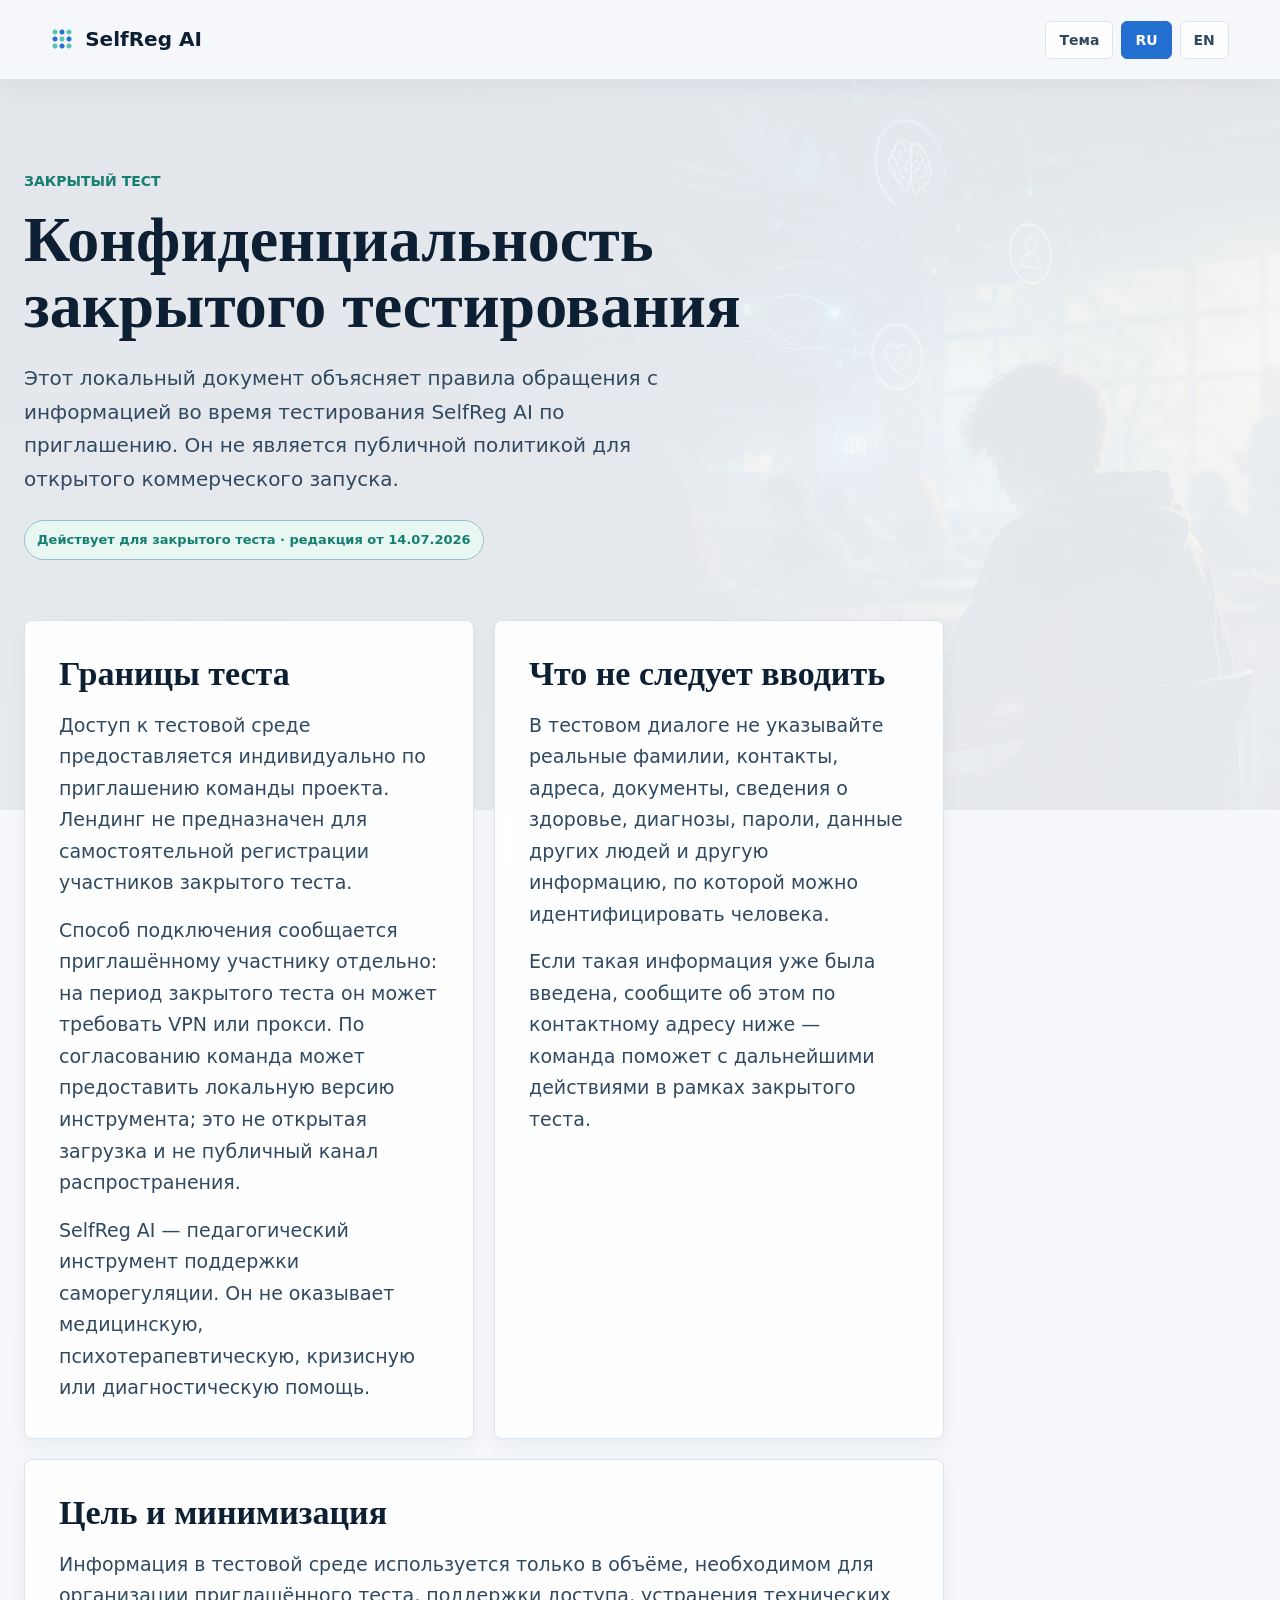
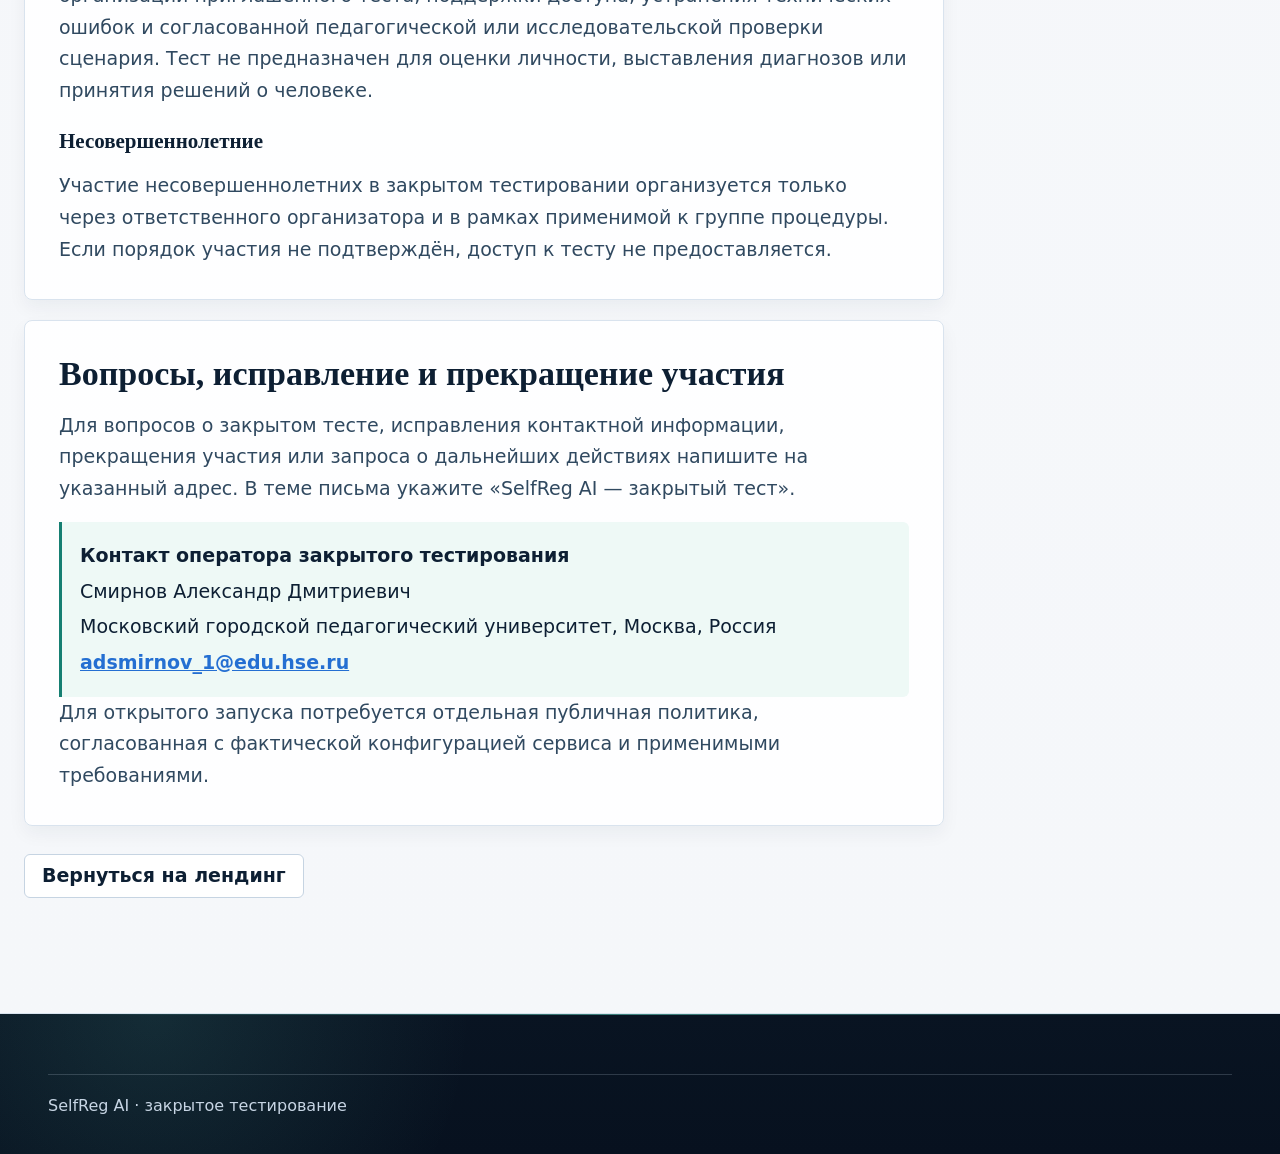
==== commit 93fa4fa4: "feat: add accessible landing motion foundation" ====
--- a/privacy.html
+++ b/privacy.html
@@ -33,6 +33,7 @@
           <section class="legal-card">
             <h2>Границы теста</h2>
             <p>Доступ к тестовой среде предоставляется индивидуально по приглашению команды проекта. Лендинг не предназначен для самостоятельной регистрации участников закрытого теста.</p>
+            <p>Способ подключения сообщается приглашённому участнику отдельно: на период закрытого теста он может требовать VPN или прокси. По согласованию команда может предоставить локальную версию инструмента; это не открытая загрузка и не публичный канал распространения.</p>
             <p>SelfReg AI — педагогический инструмент поддержки саморегуляции. Он не оказывает медицинскую, психотерапевтическую, кризисную или диагностическую помощь.</p>
           </section>
           <section class="legal-card">
@@ -71,6 +72,7 @@
           <section class="legal-card">
             <h2>Test boundary</h2>
             <p>Access to the test environment is granted individually by the project team. The landing page is not a self-service registration route for closed-test participants.</p>
+            <p>The connection method is confirmed separately with each invited participant: during the closed test it may require a VPN or proxy. The team may provide a local version of the tool by arrangement; this is not a public download or distribution channel.</p>
             <p>SelfReg AI is a pedagogical self-regulation support tool. It does not provide medical, psychotherapy, crisis, or diagnostic care.</p>
           </section>
           <section class="legal-card">
--- a/styles.css
+++ b/styles.css
@@ -206,6 +206,21 @@
   box-shadow: 0 10px 24px rgba(13, 31, 51, 0.07);
 }
 
+.site-progress {
+  position: absolute;
+  z-index: 2;
+  right: 0;
+  bottom: -1px;
+  left: 0;
+  height: 3px;
+  background: linear-gradient(90deg, var(--teal), var(--blue));
+  box-shadow: 0 0 14px color-mix(in srgb, var(--blue) 42%, transparent);
+  pointer-events: none;
+  transform: scaleX(var(--reading-progress, 0));
+  transform-origin: left center;
+  transition: transform 90ms linear;
+}
+
 .brand {
   display: inline-flex;
   align-items: center;
@@ -280,6 +295,23 @@
 nav a.is-current::after {
   opacity: 1;
   transform: scaleX(1);
+}
+
+@media (min-width: 1081px) {
+  .primary-nav a:nth-child(3) {
+    margin-right: 18px;
+  }
+
+  .primary-nav a:nth-child(3)::before {
+    content: "";
+    position: absolute;
+    top: 50%;
+    right: -18px;
+    width: 1px;
+    height: 20px;
+    background: var(--border);
+    transform: translateY(-50%);
+  }
 }
 
 .mobile-section-menu {
@@ -362,22 +394,22 @@
   position: relative;
   display: grid;
   min-height: min(660px, calc(100vh - var(--nav-h)));
-  grid-template-columns: minmax(420px, 0.9fr) minmax(360px, 0.86fr);
+  grid-template-columns: minmax(420px, 0.94fr) minmax(360px, 0.9fr);
   align-items: center;
-  gap: clamp(34px, 5vw, 76px);
-  padding: clamp(68px, 6.6vw, 96px) var(--gutter) clamp(56px, 5vw, 76px);
+  gap: clamp(24px, 3.2vw, 52px);
+  padding: clamp(60px, 5.8vw, 86px) var(--gutter) clamp(48px, 4.4vw, 68px);
   overflow: hidden;
   border-bottom: 1px solid var(--border);
   background:
-    linear-gradient(90deg, rgba(245, 247, 250, 0.99) 0%, rgba(245, 247, 250, 0.96) 42%, rgba(245, 247, 250, 0.78) 66%, rgba(245, 247, 250, 0.46) 100%),
-    url("assets/bg-hero-selfreg-ai.webp") right center / cover no-repeat,
+    linear-gradient(90deg, rgba(245, 247, 250, 0.99) 0%, rgba(245, 247, 250, 0.95) 40%, rgba(245, 247, 250, 0.72) 62%, rgba(245, 247, 250, 0.38) 100%),
+    url("assets/bg-hero-selfreg-ai.webp") 68% center / cover no-repeat,
     var(--bg);
 }
 
 html[data-theme="dark"] .hero {
   background:
-    linear-gradient(90deg, rgba(7, 17, 31, 0.99) 0%, rgba(7, 17, 31, 0.94) 44%, rgba(7, 17, 31, 0.74) 100%),
-    url("assets/bg-hero-selfreg-ai.webp") right center / cover no-repeat,
+    linear-gradient(90deg, rgba(7, 17, 31, 0.99) 0%, rgba(7, 17, 31, 0.94) 42%, rgba(7, 17, 31, 0.7) 64%, rgba(7, 17, 31, 0.42) 100%),
+    url("assets/bg-hero-selfreg-ai.webp") 68% center / cover no-repeat,
     var(--bg);
 }
 
@@ -457,6 +489,35 @@
 .hero-links {
   margin-top: 18px;
   gap: 10px;
+}
+
+.hero-test-links {
+  display: flex;
+  flex-wrap: wrap;
+  align-items: center;
+  gap: 6px 8px;
+  max-width: 620px;
+  margin-top: 14px;
+  color: var(--text-soft);
+  font-size: 16px;
+  line-height: 1.5;
+}
+
+.hero-test-links strong {
+  color: var(--text);
+  font-weight: 720;
+}
+
+.hero-test-links a {
+  color: var(--text-soft);
+  font-weight: 650;
+  text-decoration-color: color-mix(in srgb, var(--teal) 64%, transparent);
+  text-decoration-thickness: 1px;
+  text-underline-offset: 3px;
+}
+
+.hero-test-links a:hover {
+  color: var(--teal);
 }
 
 .primary,
@@ -485,6 +546,11 @@
     color-mix(in srgb, var(--night) 88%, var(--teal) 12%)
   );
   box-shadow: 0 8px 18px rgba(13, 31, 51, 0.12), inset 0 1px 0 rgba(255, 255, 255, 0.14);
+}
+
+.app-actions .secondary {
+  min-height: 44px;
+  padding-inline: 20px;
 }
 
 .hero-links .primary,
@@ -2426,18 +2492,38 @@
   .cards article,
   .case-grid article,
   .risk-card,
-  .media-card {
-    transition: border-color 160ms ease, box-shadow 160ms ease, transform 160ms ease;
+  .media-card,
+  .principle-card,
+  .principle-card-featured,
+  .model-stage-card,
+  .ai-role-card,
+  .scenario-card,
+  .data-grid article,
+  .cluster-grid article,
+  .flow-card,
+  .dashboard-preview,
+  .teacher-copy-panel {
+    transition: border-color 220ms ease, box-shadow 220ms ease, transform 220ms ease;
   }
 
   .problem-grid article:hover,
   .cards article:hover,
   .case-grid article:hover,
   .risk-card:hover,
-  .media-card:hover {
-    transform: translateY(-2px);
-    border-color: var(--border-strong);
-    box-shadow: var(--shadow-md);
+  .media-card:hover,
+  .principle-card:hover,
+  .principle-card-featured:hover,
+  .model-stage-card:hover,
+  .ai-role-card:hover,
+  .scenario-card:hover,
+  .data-grid article:hover,
+  .cluster-grid article:hover,
+  .flow-card:hover,
+  .dashboard-preview:hover,
+  .teacher-copy-panel:hover {
+    transform: translateY(-4px);
+    border-color: color-mix(in srgb, var(--teal) 48%, var(--border-strong));
+    box-shadow: 0 20px 44px rgba(13, 31, 51, 0.12);
   }
 }
 
@@ -3056,6 +3142,10 @@
     width: min(100%, 288px);
   }
 
+  .app-actions .secondary {
+    width: min(100%, 288px);
+  }
+
   .hero-links {
     display: grid;
     grid-template-columns: minmax(0, 1fr);
@@ -3071,6 +3161,18 @@
     text-align: center;
   }
 
+  .hero-test-links {
+    display: grid;
+    grid-template-columns: minmax(0, 1fr);
+    width: min(100%, 288px);
+    gap: 4px;
+    font-size: 16px;
+  }
+
+  .hero-test-links > span[aria-hidden="true"] {
+    display: none;
+  }
+
   #safety .cards article {
     padding: 24px 22px 22px;
   }
@@ -3108,6 +3210,58 @@
 
   50% {
     opacity: 0.72;
+  }
+}
+
+@keyframes motionReveal {
+  from {
+    opacity: 0;
+    transform: translateY(28px) scale(0.992);
+    filter: blur(3px);
+  }
+
+  to {
+    opacity: 1;
+    transform: translateY(0) scale(1);
+    filter: blur(0);
+  }
+}
+
+@keyframes heroPanelIn {
+  from {
+    opacity: 0;
+    transform: translateY(22px) scale(0.975);
+  }
+
+  to {
+    opacity: 1;
+    transform: translateY(0) scale(1);
+  }
+}
+
+@media (prefers-reduced-motion: no-preference) {
+  html.motion-ready .motion-reveal {
+    opacity: 0;
+  }
+
+  html.motion-ready .motion-reveal.is-revealed {
+    animation: motionReveal 680ms cubic-bezier(0.22, 1, 0.36, 1) var(--motion-delay, 0ms) both;
+  }
+
+  .hero-visual > * {
+    animation: heroPanelIn 720ms cubic-bezier(0.22, 1, 0.36, 1) both;
+  }
+
+  .hero-visual > .teacher-mockup {
+    animation-delay: 140ms;
+  }
+
+  .hero-visual > .student-phone {
+    animation-delay: 240ms;
+  }
+
+  .hero-visual > .api-key {
+    animation-delay: 360ms;
   }
 }
 
@@ -3120,4 +3274,8 @@
     animation-duration: 0.01ms;
     animation-iteration-count: 1;
   }
-}
+
+  .site-progress {
+    transition: none;
+  }
+}
